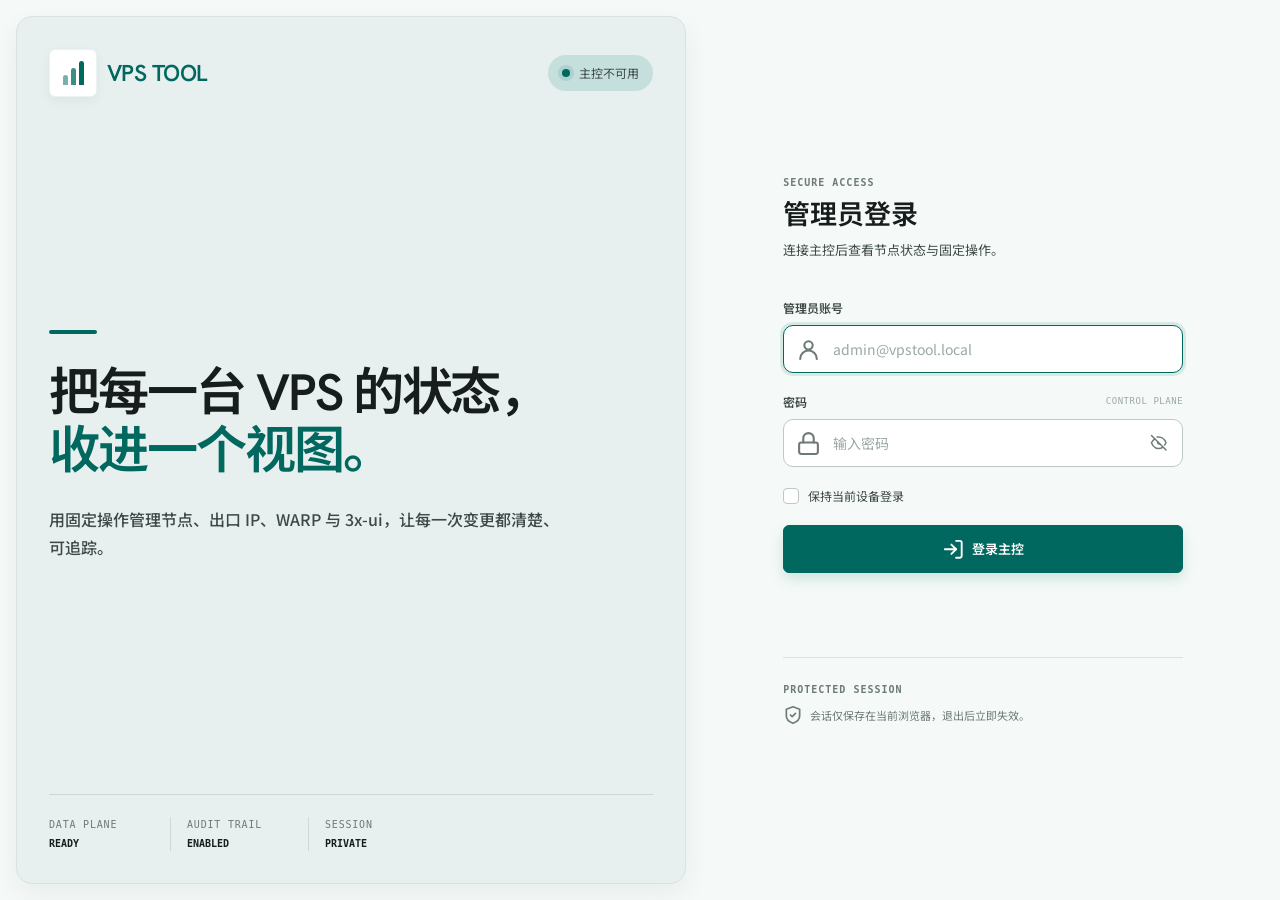
==== web/index.html @ 5ef517db "feat: generate one-command agent enrollment" ====
<!doctype html>
<html lang="zh-CN">
  <head>
    <meta charset="utf-8">
    <meta name="viewport" content="width=device-width, initial-scale=1">
    <meta name="theme-color" content="#f5faf8">
    <meta name="description" content="vps-tool 节点集中管理工作台">
    <title>vps-tool · 节点工作台</title>
    <link rel="preconnect" href="https://fonts.googleapis.com">
    <link rel="preconnect" href="https://fonts.gstatic.com" crossorigin>
    <link href="https://fonts.googleapis.com/css2?family=Hanken+Grotesk:wght@400;500;600;700&family=Noto+Sans+SC:wght@400;500;600;700&display=swap" rel="stylesheet">
    <link rel="stylesheet" href="styles.css?v=stitch-20260824-final">
  </head>
  <body>
    <div id="app" class="app-shell">
      <section id="loginView" class="login-view" aria-labelledby="loginTitle">
        <div class="login-shell">
          <div class="login-story">
            <div class="story-top">
              <div class="story-brand">
                <span class="brand-tile" aria-hidden="true"><span class="brand-bars"><i></i><i></i><i></i></span></span>
                <span class="brand-name">VPS TOOL</span>
              </div>
              <span class="connection-pill"><span class="status-dot status-dot-online" aria-hidden="true"></span><span id="loginHealthText">正在检查主控</span></span>
            </div>
            <div class="story-content">
              <span class="story-rule" aria-hidden="true"></span>
              <h1 id="loginTitle">把每一台 VPS 的状态，<br><em>收进一个视图。</em></h1>
              <p>用固定操作管理节点、出口 IP、WARP 与 3x-ui，让每一次变更都清楚、可追踪。</p>
            </div>
            <div class="story-footer">
              <div class="story-stat"><span>DATA PLANE</span><strong>READY</strong></div>
              <div class="story-stat"><span>AUDIT TRAIL</span><strong>ENABLED</strong></div>
              <div class="story-stat"><span>SESSION</span><strong>PRIVATE</strong></div>
            </div>
          </div>

          <div class="login-panel">
            <div class="login-form-inner">
              <div class="login-panel-heading">
                <span class="section-kicker">SECURE ACCESS</span>
                <h2>管理员登录</h2>
                <p>连接主控后查看节点状态与固定操作。</p>
              </div>
              <form id="loginForm" class="login-form" novalidate>
                <div class="form-field">
                  <label for="username">管理员账号</label>
                  <div class="input-wrap">
                    <span class="material-symbols-outlined input-icon" aria-hidden="true">account_circle</span>
                    <input id="username" name="username" type="text" autocomplete="username" required autofocus placeholder="admin@vpstool.local">
                  </div>
                </div>
                <div class="form-field">
                  <div class="field-label-row">
                    <label for="password">密码</label>
                    <span class="field-hint">CONTROL PLANE</span>
                  </div>
                  <div class="input-wrap">
                    <span class="material-symbols-outlined input-icon" aria-hidden="true">lock</span>
                    <input id="password" name="password" type="password" autocomplete="current-password" required placeholder="输入密码">
                    <button id="passwordToggle" class="input-action" type="button" title="显示或隐藏密码" aria-label="显示或隐藏密码"><span class="material-symbols-outlined" aria-hidden="true">visibility_off</span></button>
                  </div>
                </div>
                <label class="remember-control" for="rememberSession">
                  <input id="rememberSession" type="checkbox">
                  <span class="custom-checkbox" aria-hidden="true"></span>
                  <span>保持当前设备登录</span>
                </label>
                <button id="loginButton" class="button button-primary button-wide" type="submit">
                  <span class="button-icon material-symbols-outlined" aria-hidden="true">login</span>
                  登录主控
                </button>
                <p id="loginMessage" class="form-message" role="alert" aria-live="polite"></p>
              </form>
              <div class="login-security">
                <span class="section-kicker">PROTECTED SESSION</span>
                <span><span class="material-symbols-outlined" aria-hidden="true">verified_user</span> 会话仅保存在当前浏览器，退出后立即失效。</span>
              </div>
            </div>
          </div>
        </div>
      </section>

      <section id="dashboardView" class="dashboard-view" hidden aria-label="节点管理工作台">
        <header class="topbar">
          <div class="topbar-brand">
            <div class="story-brand">
              <span class="brand-tile" aria-hidden="true"><span class="brand-bars"><i></i><i></i><i></i></span></span>
              <span class="brand-name">VPS TOOL</span>
            </div>
          </div>
          <div class="topbar-kpis" aria-label="主控摘要">
            <div class="top-kpi"><span>TOTAL AGENTS</span><strong id="topAgentCount">—</strong></div>
            <div class="top-kpi"><span>ACTIVE TASKS</span><strong id="topTaskCount">—</strong></div>
            <div class="top-kpi"><span>LAST SYNC</span><strong id="topLastSync">—</strong></div>
          </div>
          <div class="topbar-actions">
            <label class="global-search" for="globalSearch">
              <span class="material-symbols-outlined" aria-hidden="true">search</span>
              <input id="globalSearch" type="search" placeholder="搜索节点…" autocomplete="off">
            </label>
            <button id="refreshButton" class="topbar-icon-button" type="button" title="刷新节点和操作记录" aria-label="刷新节点和操作记录">
              <span class="material-symbols-outlined" aria-hidden="true">sync</span>
            </button>
            <div class="operator-chip">
              <span class="operator-avatar material-symbols-outlined" aria-hidden="true">person</span>
              <span><strong id="operatorName">管理员</strong><small>主控管理员</small></span>
            </div>
            <button id="logoutButton" class="text-button" type="button">退出登录</button>
          </div>
        </header>

        <div class="dashboard-layout">
          <aside class="side-rail" aria-label="工作台导航">
            <nav class="side-nav">
              <button id="nodesNavButton" class="nav-button is-active" type="button" data-view="nodes" aria-current="page">
                <span class="nav-icon material-symbols-outlined" aria-hidden="true">dns</span>
                <span><strong>节点</strong><small>Nodes</small></span>
                <span id="navNodeCount" class="nav-count">—</span>
              </button>
              <button id="tasksNavButton" class="nav-button" type="button" data-view="tasks">
                <span class="nav-icon material-symbols-outlined" aria-hidden="true">assignment</span>
                <span><strong>任务</strong><small>Tasks</small></span>
                <span id="navActivityCount" class="nav-count">—</span>
              </button>
              <button id="auditNavButton" class="nav-button" type="button" data-view="audit">
                <span class="nav-icon material-symbols-outlined" aria-hidden="true">policy</span>
                <span><strong>审计</strong><small>Audit</small></span>
                <span id="navAuditCount" class="nav-count">—</span>
              </button>
              <div class="rail-section-label">基础设施</div>
              <div class="rail-static-item"><span class="nav-icon material-symbols-outlined" aria-hidden="true">hub</span><span><strong>网络</strong><small>Network</small></span></div>
              <div class="rail-static-item"><span class="nav-icon material-symbols-outlined" aria-hidden="true">database</span><span><strong>存储</strong><small>Storage</small></span></div>
            </nav>
            <div class="rail-footer">
              <span id="railOnlineCount" class="sr-only">—</span>
              <div class="rail-health">
                <span id="healthDot" class="status-dot status-dot-unknown" aria-hidden="true"></span>
                <span id="healthLabel">主控状态未知</span>
              </div>
              <span id="healthDetail" class="rail-health-detail">等待检测</span>
              <span id="lastUpdated" class="last-updated">数据更新时间：—</span>
            </div>
          </aside>

          <main class="dashboard-main">
            <section id="nodesView" class="workspace-view" aria-labelledby="pageTitle">
            <section class="main-heading" aria-labelledby="pageTitle">
              <div>
                <span class="section-kicker">FLEET / STATUS BOARD</span>
                <h1 id="pageTitle">节点工作台</h1>
                <p id="viewStatusLine" class="page-subtitle">正在读取节点数据……</p>
              </div>
              <button id="addNodeButton" class="button button-primary" type="button">
                <span class="button-icon material-symbols-outlined" aria-hidden="true">add</span>
                添加节点
              </button>
            </section>

            <section class="signal-strip" aria-label="节点摘要">
              <div class="signal-cell signal-cell-main">
                <span class="signal-label"><span class="material-symbols-outlined" aria-hidden="true">dns</span>在线节点</span>
                <div class="signal-number"><strong id="onlineCount" class="signal-value">—</strong><span>/ 全部</span></div>
                <span id="onlineSummary" class="signal-note">等待数据</span>
                <span class="signal-progress"><i></i></span>
              </div>
              <div class="signal-cell signal-cell-blue">
                <span class="signal-label"><span class="material-symbols-outlined" aria-hidden="true">shield</span>WARP 开启</span>
                <div class="signal-number"><strong id="warpOnCount" class="signal-value">—</strong><span>Active</span></div>
                <span class="signal-note">出口通道状态</span>
                <span class="signal-progress"><i></i></span>
              </div>
              <div class="signal-cell signal-cell-tertiary">
                <span class="signal-label"><span class="material-symbols-outlined" aria-hidden="true">router</span>3x-ui 运行</span>
                <div class="signal-number"><strong id="xuiRunningCount" class="signal-value">—</strong><span>Routing</span></div>
                <span class="signal-note">服务单元状态</span>
                <span class="signal-progress"><i></i></span>
              </div>
              <div class="signal-cell signal-cell-alert">
                <span class="signal-label"><span class="material-symbols-outlined" aria-hidden="true">warning</span>状态未知</span>
                <div class="signal-number"><strong id="unknownCount" class="signal-value">—</strong></div>
                <span class="signal-note">需要检查心跳</span>
              </div>
            </section>

            <section id="nodesSection" class="nodes-section" aria-labelledby="nodesTitle">
              <div class="inventory-card">
                <div class="inventory-toolbar">
                  <div class="inventory-tools">
                    <label class="search-control" for="nodeSearch">
                      <span class="material-symbols-outlined control-symbol" aria-hidden="true">search</span>
                      <span class="sr-only">搜索节点</span>
                      <input id="nodeSearch" type="search" placeholder="搜索名称或 IP…" autocomplete="off">
                    </label>
                    <label class="select-control" for="statusFilter">
                      <span>状态</span>
                      <select id="statusFilter">
                        <option value="all">全部</option>
                        <option value="online">在线</option>
                        <option value="offline">离线</option>
                        <option value="unknown">未知</option>
                      </select>
                    </label>
                    <label class="select-control" for="warpFilter">
                      <span>WARP</span>
                      <select id="warpFilter">
                        <option value="all">全部</option>
                        <option value="on">开启</option>
                        <option value="off">关闭</option>
                        <option value="degraded">降级</option>
                        <option value="unknown">未知</option>
                      </select>
                    </label>
                    <label class="select-control" for="xuiFilter">
                      <span>3x-ui</span>
                      <select id="xuiFilter">
                        <option value="all">全部</option>
                        <option value="running">运行中</option>
                        <option value="stopped">已停止</option>
                        <option value="failed">失败</option>
                        <option value="not_found">未找到</option>
                        <option value="unknown">未知</option>
                      </select>
                    </label>
                  </div>
                  <div id="selectionTools" class="selection-tools" hidden>
                    <span id="selectionCount" class="selection-count">已选 0 个</span>
                    <button id="batchButton" class="button button-danger button-small" type="button" disabled><span class="button-icon material-symbols-outlined" aria-hidden="true">playlist_add_check</span>批量操作</button>
                  </div>
                </div>
                <div class="inventory-heading">
                  <div>
                    <span class="section-kicker">INVENTORY</span>
                    <h2 id="nodesTitle">节点清单</h2>
                  </div>
                  <span class="table-caption">实时 Agent 状态</span>
                </div>
                <div id="nodeState" class="state-message" role="status" aria-live="polite"><span class="state-spinner" aria-hidden="true"></span>正在读取节点数据……</div>
                <div id="nodeTableWrap" class="table-wrap" hidden>
                  <table class="node-table">
                    <caption class="sr-only">节点状态列表</caption>
                    <thead>
                      <tr>
                        <th class="select-column"><label class="checkbox-label" title="选择全部在线节点"><input id="selectAllNodes" type="checkbox" aria-label="选择全部在线节点"><span class="custom-checkbox" aria-hidden="true"></span></label></th>
                        <th>节点</th>
                        <th>公共 IP</th>
                        <th class="service-heading">服务</th>
                        <th>资源</th>
                        <th>Uptime</th>
                        <th>最后心跳</th>
                        <th class="action-column"><span class="sr-only">操作</span></th>
                      </tr>
                    </thead>
                    <tbody id="nodesBody"></tbody>
                  </table>
                  <div class="table-footer"><span>当前显示 <strong id="resultCount">—</strong> 个节点</span><span class="table-footer-note">固定操作可从节点详情进入</span></div>
                </div>
              </div>
            </section>
            </section>

            <section id="nodeDetailView" class="workspace-view node-detail-view" hidden aria-labelledby="detailTitle">
              <div class="detail-view-heading">
                <button id="closeDrawerButton" class="icon-button detail-back-button" type="button" title="返回节点清单" aria-label="返回节点清单"><span class="material-symbols-outlined" aria-hidden="true">arrow_back</span></button>
                <div>
                  <span class="section-kicker">NODE / LIVE DETAIL</span>
                  <h1 id="detailTitle">节点详情</h1>
                </div>
              </div>
              <div id="detailContent" class="detail-view-content"></div>
            </section>

            <section id="auditView" class="workspace-view activity-section" hidden aria-labelledby="auditTitle">
              <div class="view-toolbar">
                <div class="activity-tabs" role="tablist" aria-label="操作与任务视图">
                  <button class="tab-button is-active" type="button" role="tab" aria-selected="true" data-view="audit"><span class="material-symbols-outlined" aria-hidden="true">policy</span>操作记录 <span id="actionCount" class="tab-count">—</span></button>
                  <button class="tab-button" type="button" role="tab" aria-selected="false" data-view="tasks"><span class="material-symbols-outlined" aria-hidden="true">schedule</span>定时任务 <span id="taskCount" class="tab-count">—</span></button>
                </div>
                <div class="view-toolbar-actions">
                  <label class="global-search activity-search" for="auditSearch"><span class="material-symbols-outlined" aria-hidden="true">filter_list</span><input id="auditSearch" type="search" placeholder="筛选操作记录…" autocomplete="off"></label>
                  <button id="exportAuditButton" class="button button-primary" type="button"><span class="button-icon material-symbols-outlined" aria-hidden="true">download</span>导出日志</button>
                </div>
              </div>
              <div class="activity-heading activity-page-heading">
                <div><span class="section-kicker">TRACE / AUDIT</span><h1 id="auditTitle">操作记录</h1><p class="page-subtitle">固定操作的请求、回执与失败信息。</p></div>
              </div>
              <div id="auditSummary" class="audit-summary" aria-label="操作摘要"></div>
              <div id="activityContent" class="activity-content activity-content-page" role="tabpanel"></div>
            </section>

            <section id="tasksView" class="workspace-view activity-section" hidden aria-labelledby="tasksTitle">
              <div class="view-toolbar">
                <div class="activity-tabs" role="tablist" aria-label="操作与任务视图">
                  <button class="tab-button" type="button" role="tab" aria-selected="false" data-view="audit"><span class="material-symbols-outlined" aria-hidden="true">policy</span>操作记录</button>
                  <button class="tab-button is-active" type="button" role="tab" aria-selected="true" data-view="tasks"><span class="material-symbols-outlined" aria-hidden="true">schedule</span>定时任务</button>
                </div>
                <button id="newTaskButton" class="button button-primary" type="button"><span class="button-icon material-symbols-outlined" aria-hidden="true">add</span>新建任务</button>
              </div>
              <div class="activity-heading activity-page-heading"><div><span class="section-kicker">SCHEDULE / CONTROL</span><h1 id="tasksTitle">定时任务</h1><p class="page-subtitle">按时区调度固定状态变更，所有执行仍进入审计记录。</p></div></div>
              <div id="tasksContent" class="activity-content activity-content-page" role="tabpanel"></div>
            </section>
          </main>
        </div>
      </section>

      <dialog id="confirmDialog" class="confirm-dialog" aria-labelledby="confirmTitle">
        <form id="confirmForm" method="dialog">
          <div class="dialog-mark"><span class="material-symbols-outlined" aria-hidden="true">warning</span></div>
          <span class="section-kicker">CONFIRM ACTION</span>
          <h2 id="confirmTitle">确认操作</h2>
          <p id="confirmMessage" class="dialog-message"></p>
          <div id="confirmDetails" class="dialog-details"></div>
          <div class="dialog-actions"><button class="button button-quiet" type="submit" value="cancel">取消</button><button id="confirmProceed" class="button button-danger" type="submit" value="confirm">确认执行</button></div>
        </form>
      </dialog>

      <dialog id="nodeDialog" class="form-dialog" aria-labelledby="nodeDialogTitle">
        <form id="nodeForm">
          <div class="form-dialog-header"><div><span class="section-kicker">FLEET / ENROLLMENT</span><h2 id="nodeDialogTitle">添加节点</h2></div><button class="icon-button" type="button" data-close-dialog="nodeDialog" aria-label="关闭"><span class="material-symbols-outlined" aria-hidden="true">close</span></button></div>
          <p class="dialog-message">创建后会生成一个短时有效、仅显示一次的注册 Token。</p>
          <div class="dialog-form-grid">
            <label class="form-field"><span>节点名称</span><input id="nodeName" name="name" required maxlength="100" placeholder="例如 Tokyo Edge 01"></label>
            <label class="form-field"><span>地区</span><input id="nodeRegion" name="region" maxlength="100" placeholder="例如 Tokyo / JP"></label>
            <label class="form-field"><span>标签</span><input id="nodeTags" name="tags" placeholder="用英文逗号分隔"></label>
            <label class="form-field"><span>WARP 适配器</span><select id="nodeWarpAdapter" name="warp_adapter"><option value="generic">generic</option><option value="warp-cli">warp-cli</option><option value="wgcf">wgcf</option></select></label>
            <label class="form-field"><span>3x-ui 服务名</span><input id="nodeXuiService" name="xui_service" value="x-ui" required maxlength="128"></label>
            <label class="form-field form-field-wide"><span>备注</span><textarea id="nodeNotes" name="notes" rows="3" maxlength="2000"></textarea></label>
          </div>
          <p id="nodeFormMessage" class="form-message" role="alert"></p>
          <div class="dialog-actions"><button class="button button-quiet" type="button" data-close-dialog="nodeDialog">取消</button><button id="createNodeSubmit" class="button button-primary" type="submit">创建并生成 Token</button></div>
        </form>
      </dialog>

      <dialog id="tokenDialog" class="form-dialog token-dialog" aria-labelledby="tokenDialogTitle">
        <div class="form-dialog-header"><div><span class="section-kicker">ONE-TIME TOKEN</span><h2 id="tokenDialogTitle">节点已创建</h2></div><button class="icon-button" type="button" data-close-dialog="tokenDialog" aria-label="关闭"><span class="material-symbols-outlined" aria-hidden="true">close</span></button></div>
        <p class="dialog-message">注册 Token 仅显示这一次，请立即用于 Agent 注册。</p>
        <div class="token-readout"><code id="registrationToken"></code><button id="copyTokenButton" class="icon-button" type="button" aria-label="复制注册 Token" title="复制注册 Token"><span class="material-symbols-outlined" aria-hidden="true">content_copy</span></button></div>
        <p id="tokenExpiry" class="table-meta"></p>
        <p class="dialog-message">复制下面的安装命令，在目标 VPS 的 root shell 中执行。命令包含一次性 Token，执行后立即失效。</p>
        <div class="token-readout install-command-readout"><code id="agentInstallCommand"></code><button id="copyInstallCommandButton" class="icon-button" type="button" aria-label="复制 Agent 安装命令" title="复制 Agent 安装命令"><span class="material-symbols-outlined" aria-hidden="true">content_copy</span></button></div>
        <div class="dialog-actions"><button class="button button-primary" type="button" data-close-dialog="tokenDialog">完成</button></div>
      </dialog>

      <dialog id="taskDialog" class="form-dialog" aria-labelledby="taskDialogTitle">
        <form id="taskForm">
          <div class="form-dialog-header"><div><span class="section-kicker">SCHEDULE / ACTION</span><h2 id="taskDialogTitle">新建定时任务</h2></div><button class="icon-button" type="button" data-close-dialog="taskDialog" aria-label="关闭"><span class="material-symbols-outlined" aria-hidden="true">close</span></button></div>
          <p class="dialog-message">任务只能调用固定状态变更 Action，不接受命令或脚本。</p>
          <div class="dialog-form-grid">
            <label class="form-field"><span>任务名称</span><input id="taskName" required maxlength="100" placeholder="例如 每日切换出口 IP"></label>
            <label class="form-field"><span>固定 Action</span><select id="taskAction"><option value="change_ip">切换出口 IP</option><option value="warp_on">开启 WARP</option><option value="warp_off">关闭 WARP</option><option value="restart_xui">重启 3x-ui</option></select></label>
            <label class="form-field form-field-wide"><span>目标节点（可多选）</span><select id="taskNodes" multiple required size="4"></select></label>
            <label class="form-field"><span>调度类型</span><select id="taskScheduleType"><option value="daily">每日</option><option value="weekly">每周</option><option value="cron">Cron</option></select></label>
            <label class="form-field"><span>调度值</span><input id="taskScheduleValue" required maxlength="100" value="03:00"><small>每日使用 HH:MM；每周使用“星期 0-6 + HH:MM”。</small></label>
            <label class="form-field"><span>时区</span><input id="taskTimezone" required maxlength="64" value="Asia/Shanghai"></label>
            <label class="form-field"><span>最大重试</span><select id="taskRetries"><option value="0">0</option><option value="1">1</option><option value="2" selected>2</option><option value="3">3</option></select></label>
            <label class="remember-control form-field-wide" for="taskEnabled"><input id="taskEnabled" type="checkbox" checked><span class="custom-checkbox" aria-hidden="true"></span><span>创建后立即启用</span></label>
          </div>
          <p id="taskFormMessage" class="form-message" role="alert"></p>
          <div class="dialog-actions"><button class="button button-quiet" type="button" data-close-dialog="taskDialog">取消</button><button id="createTaskSubmit" class="button button-primary" type="submit">创建任务</button></div>
        </form>
      </dialog>

      <section id="toastRegion" class="toast-region" aria-live="polite" aria-atomic="true"></section>
    </div>
    <script>
      window.VPS_TOOL_CONFIG = window.VPS_TOOL_CONFIG || {};
    </script>
    <script src="app.js?v=stitch-20260824-workspace" defer></script>
  </body>
</html>
---- web/styles.css ----
:root {
  color-scheme: light;
  --background: #f5faf8;
  --surface: #f8faf9;
  --surface-low: #f0f5f2;
  --surface-container: #eaefed;
  --surface-high: #e4e9e7;
  --surface-highest: #dee4e1;
  --surface-white: #ffffff;
  --ink: #171d1c;
  --ink-soft: #3d4947;
  --muted: #6d7a77;
  --muted-light: #9aa9a5;
  --line: #d8e2df;
  --line-strong: #bcc9c6;
  --primary: #00685f;
  --primary-container: #008378;
  --primary-wash: #d8eeea;
  --secondary: #316bf3;
  --secondary-wash: #dbe5ff;
  --tertiary: #a94f2c;
  --tertiary-wash: #f7e3da;
  --error: #ba1a1a;
  --error-wash: #ffdad6;
  --warning: #986416;
  --warning-wash: #fff0c8;
  --font-display: "Hanken Grotesk", "Noto Sans SC", "Microsoft YaHei", sans-serif;
  --font-body: "Noto Sans SC", "Noto Sans", "Microsoft YaHei", sans-serif;
  --font-data: "JetBrains Mono", "IBM Plex Mono", "SFMono-Regular", Consolas, monospace;
  --rail-width: 244px;
  --radius-sm: 6px;
  --radius-md: 10px;
  --radius-lg: 14px;
  --shadow-soft: 0 4px 12px rgba(23, 29, 28, 0.05);
  --shadow-panel: 0 10px 26px rgba(23, 29, 28, 0.06);
  --shadow-drawer: -20px 0 42px rgba(23, 29, 28, 0.14);
}

* {
  box-sizing: border-box;
}

html {
  min-width: 320px;
  overflow-x: hidden;
  scroll-behavior: smooth;
  background: var(--background);
}

body {
  min-width: 320px;
  min-height: 100vh;
  margin: 0;
  overflow-x: hidden;
  color: var(--ink);
  background: var(--background);
  font-family: var(--font-body);
  font-size: 14px;
  line-height: 1.5;
  -webkit-font-smoothing: antialiased;
}

button,
input,
select {
  font: inherit;
}

button,
select {
  cursor: pointer;
}

button:disabled,
input:disabled,
select:disabled {
  cursor: not-allowed;
}

button:focus-visible,
input:focus-visible,
select:focus-visible {
  outline: 3px solid rgba(0, 104, 95, 0.18);
  outline-offset: 2px;
}

[hidden] {
  display: none !important;
}

h1,
h2,
h3,
p {
  margin: 0;
}

h1,
h2,
h3,
strong {
  font-weight: 600;
}

.material-symbols-outlined {
  display: none;
}

.ui-icon {
  display: inline-block;
  width: 1.25em;
  height: 1.25em;
  flex: 0 0 auto;
  vertical-align: -0.2em;
}

.sr-only {
  position: absolute;
  width: 1px;
  height: 1px;
  padding: 0;
  margin: -1px;
  overflow: hidden;
  clip: rect(0, 0, 0, 0);
  white-space: nowrap;
  border: 0;
}

.app-shell {
  min-height: 100vh;
}

.section-kicker,
.rail-section-label,
.signal-label,
.field-hint,
.table-caption,
.table-meta,
.result-count,
.selection-count,
.last-updated,
.node-meta,
.resource-line,
.metric-label {
  font-family: var(--font-data);
  font-size: 10px;
  letter-spacing: 0.06em;
}

.section-kicker {
  display: block;
  color: var(--muted);
  font-weight: 700;
  letter-spacing: 0.1em;
  text-transform: uppercase;
}

.status-dot {
  display: inline-block;
  width: 8px;
  height: 8px;
  flex: 0 0 auto;
  border-radius: 50%;
  background: var(--muted-light);
}

.status-dot-online {
  background: var(--primary);
  box-shadow: 0 0 0 4px rgba(0, 104, 95, 0.12);
}

.status-dot-danger {
  background: var(--error);
  box-shadow: 0 0 0 4px rgba(186, 26, 26, 0.1);
}

.status-dot-unknown {
  background: var(--warning);
  box-shadow: 0 0 0 4px rgba(152, 100, 22, 0.1);
}

.story-brand {
  display: inline-flex;
  align-items: center;
  gap: 10px;
  color: var(--primary);
  white-space: nowrap;
}

.brand-tile {
  display: inline-grid;
  width: 48px;
  height: 48px;
  place-items: center;
  background: var(--surface-white);
  border: 1px solid rgba(0, 104, 95, 0.08);
  border-radius: var(--radius-sm);
  box-shadow: var(--shadow-soft);
}

.brand-bars {
  display: inline-flex;
  height: 24px;
  align-items: flex-end;
  gap: 3px;
}

.brand-bars i {
  display: block;
  width: 5px;
  border-radius: 4px 4px 1px 1px;
  background: var(--primary);
}

.brand-bars i:nth-child(1) {
  height: 10px;
  opacity: 0.52;
}

.brand-bars i:nth-child(2) {
  height: 17px;
  opacity: 0.76;
}

.brand-bars i:nth-child(3) {
  height: 24px;
}

.brand-name {
  color: var(--primary);
  font-family: var(--font-display);
  font-size: 23px;
  font-weight: 600;
  letter-spacing: -0.025em;
}

.button,
.icon-button,
.topbar-icon-button,
.text-button,
.nav-button,
.tab-button,
.row-detail-button,
.input-action {
  appearance: none;
  border: 0;
}

.button {
  display: inline-flex;
  min-height: 40px;
  align-items: center;
  justify-content: center;
  gap: 8px;
  padding: 0 16px;
  border: 1px solid transparent;
  border-radius: var(--radius-sm);
  font-family: var(--font-body);
  font-size: 13px;
  font-weight: 600;
  white-space: nowrap;
  transition: background-color 140ms ease, border-color 140ms ease, color 140ms ease, transform 140ms ease;
}

.button:hover:not(:disabled) {
  transform: translateY(-1px);
}

.button:active:not(:disabled) {
  transform: translateY(0);
}

.button-primary {
  color: #fff;
  background: var(--primary);
  border-color: var(--primary);
  box-shadow: 0 6px 14px rgba(0, 104, 95, 0.16);
}

.button-primary:hover:not(:disabled) {
  background: var(--primary-container);
  border-color: var(--primary-container);
}

.button-quiet {
  color: var(--ink-soft);
  background: var(--surface-white);
  border-color: var(--line);
}

.button-quiet:hover:not(:disabled) {
  color: var(--primary);
  background: var(--surface-low);
  border-color: var(--line-strong);
}

.button-danger {
  color: var(--error);
  background: var(--error-wash);
  border-color: #f0b9b1;
}

.button-danger:hover:not(:disabled) {
  color: #fff;
  background: var(--error);
  border-color: var(--error);
}

.button:disabled {
  color: var(--muted-light);
  background: var(--surface-high);
  border-color: var(--line);
  box-shadow: none;
  transform: none;
}

.button-wide {
  width: 100%;
  min-height: 48px;
}

.button-small {
  min-height: 34px;
  padding: 0 12px;
  font-size: 12px;
}

.button-icon {
  font-size: 18px;
}

.icon-button,
.topbar-icon-button {
  display: inline-grid;
  width: 36px;
  height: 36px;
  place-items: center;
  color: var(--ink-soft);
  background: var(--surface-white);
  border: 1px solid var(--line);
  border-radius: var(--radius-sm);
  transition: color 140ms ease, background-color 140ms ease, border-color 140ms ease, transform 140ms ease;
}

.icon-button {
  border-radius: 50%;
}

.icon-button:hover,
.topbar-icon-button:hover {
  color: var(--primary);
  background: var(--primary-wash);
  border-color: var(--primary);
  transform: translateY(-1px);
}

.text-button {
  min-height: 32px;
  padding: 0 4px;
  color: var(--muted);
  background: transparent;
  font-size: 12px;
  white-space: nowrap;
}

.text-button:hover {
  color: var(--error);
}

/* Login */

.login-view {
  display: flex;
  min-height: 100vh;
  align-items: center;
  justify-content: center;
  padding: 16px;
  background: var(--background);
}

.login-shell {
  display: grid;
  width: min(1440px, 100%);
  min-height: calc(100vh - 32px);
  grid-template-columns: minmax(0, 1.1fr) minmax(390px, 0.9fr);
  background: var(--background);
}

.login-story {
  display: flex;
  min-height: 620px;
  flex-direction: column;
  justify-content: space-between;
  margin: 0 16px 0 0;
  padding: 32px;
  overflow: hidden;
  background: #e7f0ee;
  border: 1px solid var(--line);
  border-radius: 16px;
  box-shadow: var(--shadow-panel);
}

.story-top,
.story-footer,
.login-panel-heading,
.field-label-row,
.rail-health,
.main-heading,
.inventory-heading,
.activity-heading,
.drawer-header,
.detail-lead,
.detail-section-heading,
.dialog-actions {
  display: flex;
  align-items: center;
  justify-content: space-between;
  gap: 16px;
}

.connection-pill {
  display: inline-flex;
  min-height: 36px;
  align-items: center;
  gap: 9px;
  padding: 0 14px;
  color: var(--ink-soft);
  background: rgba(0, 131, 120, 0.15);
  border-radius: 999px;
  font-size: 12px;
  white-space: nowrap;
}

.story-content {
  max-width: 620px;
  padding: 54px 0;
}

.story-rule {
  display: block;
  width: 48px;
  height: 4px;
  margin-bottom: 30px;
  background: var(--primary);
  border-radius: 999px;
}

.story-content h1 {
  color: var(--ink);
  font-family: var(--font-display);
  font-size: clamp(34px, 4vw, 52px);
  line-height: 1.12;
  letter-spacing: -0.04em;
}

.story-content h1 em {
  color: var(--primary);
  font-style: normal;
}

.story-content p {
  max-width: 510px;
  margin-top: 26px;
  color: var(--ink-soft);
  font-size: 16px;
  font-weight: 500;
  line-height: 1.75;
}

.story-footer {
  align-items: stretch;
  justify-content: flex-start;
  padding-top: 22px;
  border-top: 1px solid rgba(109, 122, 119, 0.22);
}

.story-stat {
  display: grid;
  gap: 4px;
  min-width: 122px;
  padding-right: 22px;
  border-right: 1px solid rgba(109, 122, 119, 0.2);
}

.story-stat:last-child {
  border-right: 0;
}

.story-stat span,
.story-stat strong {
  font-family: var(--font-data);
  font-size: 10px;
}

.story-stat span {
  color: var(--muted);
  letter-spacing: 0.08em;
}

.story-stat strong {
  color: var(--ink);
  font-weight: 600;
}

.login-panel {
  display: flex;
  align-items: center;
  justify-content: center;
  padding: 50px 64px;
}

.login-form-inner {
  width: min(400px, 100%);
}

.login-panel-heading {
  display: block;
  margin-bottom: 40px;
}

.login-panel-heading h2 {
  margin-top: 8px;
  color: var(--ink);
  font-family: var(--font-display);
  font-size: 27px;
  line-height: 1.25;
}

.login-panel-heading p {
  margin-top: 8px;
  color: var(--ink-soft);
  font-size: 13px;
}

.login-form {
  display: grid;
  gap: 20px;
}

.form-field {
  display: grid;
  gap: 8px;
}

.form-field label {
  color: var(--ink-soft);
  font-size: 12px;
  font-weight: 600;
}

.field-label-row {
  gap: 12px;
}

.field-hint {
  color: var(--muted-light);
  font-size: 9px;
  text-transform: uppercase;
}

.input-wrap {
  position: relative;
  display: flex;
  min-height: 48px;
  align-items: center;
  color: var(--muted);
  background: var(--surface-white);
  border: 1px solid var(--line-strong);
  border-radius: var(--radius-md);
  transition: border-color 140ms ease, box-shadow 140ms ease;
}

.input-wrap:focus-within {
  border-color: var(--primary);
  box-shadow: 0 0 0 3px rgba(0, 104, 95, 0.12);
}

.input-icon {
  margin-left: 12px;
  color: var(--muted);
  font-size: 20px;
}

.input-wrap input {
  min-width: 0;
  min-height: 46px;
  flex: 1;
  padding: 0 12px;
  color: var(--ink);
  background: transparent;
  border: 0;
  outline: 0;
  font-size: 14px;
}

.input-wrap input::placeholder,
.search-control input::placeholder,
.global-search input::placeholder {
  color: var(--muted-light);
}

.input-action {
  display: inline-grid;
  width: 40px;
  height: 40px;
  margin-right: 3px;
  place-items: center;
  color: var(--muted);
  background: transparent;
  border-radius: 50%;
}

.input-action:hover {
  color: var(--primary);
  background: var(--primary-wash);
}

.remember-control {
  display: inline-flex;
  align-items: center;
  gap: 9px;
  width: fit-content;
  color: var(--ink-soft);
  cursor: pointer;
  font-size: 12px;
  user-select: none;
}

.remember-control input {
  position: absolute;
  width: 1px;
  height: 1px;
  opacity: 0;
}

.custom-checkbox {
  position: relative;
  display: inline-block;
  width: 16px;
  height: 16px;
  flex: 0 0 auto;
  background: var(--surface-white);
  border: 1px solid var(--line-strong);
  border-radius: 4px;
}

.remember-control input:checked + .custom-checkbox,
.checkbox-label input:checked + .custom-checkbox,
.checkbox-label input:indeterminate + .custom-checkbox {
  background: var(--primary);
  border-color: var(--primary);
}

.remember-control input:checked + .custom-checkbox::after,
.checkbox-label input:checked + .custom-checkbox::after {
  position: absolute;
  top: 1px;
  left: 4px;
  width: 5px;
  height: 9px;
  content: "";
  border: solid #fff;
  border-width: 0 2px 2px 0;
  transform: rotate(45deg);
}

.checkbox-label input:indeterminate + .custom-checkbox::after {
  position: absolute;
  top: 6px;
  left: 3px;
  width: 8px;
  height: 2px;
  content: "";
  background: #fff;
}

.form-message {
  min-height: 20px;
  color: var(--error);
  font-size: 12px;
}

.login-security {
  display: grid;
  gap: 8px;
  margin-top: 44px;
  padding-top: 24px;
  color: var(--muted);
  border-top: 1px solid var(--line);
  font-size: 11px;
}

.login-security > span:last-child {
  display: inline-flex;
  align-items: center;
  gap: 7px;
}

.login-security .ui-icon {
  font-size: 16px;
}

/* Dashboard shell */

.dashboard-view {
  min-height: 100vh;
  background: var(--background);
}

.topbar {
  position: sticky;
  top: 0;
  z-index: 20;
  display: grid;
  min-height: 80px;
  align-items: center;
  grid-template-columns: var(--rail-width) minmax(0, 1fr) auto;
  border-bottom: 1px solid var(--line);
  background: rgba(245, 250, 248, 0.97);
  backdrop-filter: blur(14px);
}

.topbar-brand {
  display: flex;
  height: 80px;
  align-items: center;
  padding: 0 30px;
  border-right: 1px solid var(--line);
}

.topbar-brand .brand-tile {
  width: 40px;
  height: 40px;
}

.topbar-brand .brand-bars {
  height: 20px;
}

.topbar-brand .brand-bars i:nth-child(1) {
  height: 8px;
}

.topbar-brand .brand-bars i:nth-child(2) {
  height: 14px;
}

.topbar-brand .brand-bars i:nth-child(3) {
  height: 20px;
}

.topbar-brand .brand-name {
  font-size: 22px;
}

.topbar-kpis {
  display: flex;
  align-items: stretch;
  min-width: 0;
  padding-left: 30px;
}

.top-kpi {
  display: grid;
  min-width: 145px;
  align-content: center;
  gap: 2px;
  padding: 0 28px 0 0;
  margin-right: 26px;
  border-right: 1px solid var(--line);
}

.top-kpi span {
  color: var(--muted);
  font-family: var(--font-display);
  font-size: 12px;
  letter-spacing: 0.04em;
}

.top-kpi strong {
  color: var(--ink);
  font-family: var(--font-data);
  font-size: 20px;
  line-height: 1.1;
}

.top-kpi:last-child strong {
  color: var(--primary);
}

.topbar-actions {
  display: flex;
  align-items: center;
  gap: 13px;
  padding: 0 30px 0 18px;
}

.global-search,
.search-control {
  display: flex;
  min-height: 38px;
  align-items: center;
  gap: 8px;
  color: var(--muted);
  background: var(--surface-white);
  border: 1px solid var(--line);
  border-radius: var(--radius-sm);
  transition: border-color 140ms ease, box-shadow 140ms ease;
}

.global-search {
  width: min(285px, 24vw);
  padding: 0 11px;
  background: var(--surface-low);
}

.global-search:focus-within,
.search-control:focus-within {
  border-color: var(--primary);
  box-shadow: 0 0 0 3px rgba(0, 104, 95, 0.1);
}

.global-search .ui-icon,
.control-symbol {
  font-size: 19px;
}

.global-search input,
.search-control input {
  min-width: 0;
  flex: 1;
  color: var(--ink);
  background: transparent;
  border: 0;
  outline: 0;
  font-size: 12px;
}

.operator-chip {
  display: flex;
  align-items: center;
  gap: 9px;
  padding-left: 15px;
  border-left: 1px solid var(--line);
}

.operator-avatar {
  display: inline-grid;
  width: 38px;
  height: 38px;
  place-items: center;
  color: #fff;
  background: var(--primary);
  border-radius: 50%;
  font-size: 20px;
}

.operator-chip > span:last-child {
  display: grid;
  gap: 0;
}

.operator-chip strong {
  color: var(--ink);
  font-size: 13px;
  white-space: nowrap;
}

.operator-chip small {
  color: var(--muted);
  font-size: 10px;
  white-space: nowrap;
}

.dashboard-layout {
  display: grid;
  min-height: calc(100vh - 80px);
  grid-template-columns: var(--rail-width) minmax(0, 1fr);
}

.side-rail {
  display: flex;
  min-height: calc(100vh - 80px);
  flex-direction: column;
  padding: 28px 20px 22px;
  background: var(--surface-low);
  border-right: 1px solid var(--line);
}

.side-nav {
  display: grid;
  gap: 5px;
}

.nav-button,
.rail-static-item {
  display: grid;
  min-height: 48px;
  align-items: center;
  grid-template-columns: 30px minmax(0, 1fr) auto;
  gap: 9px;
  padding: 0 12px;
  color: var(--ink-soft);
  background: transparent;
  border-radius: var(--radius-sm);
  text-align: left;
  transition: color 140ms ease, background-color 140ms ease, transform 140ms ease;
}

.nav-button:hover {
  color: var(--primary);
  background: var(--surface-high);
  transform: translateX(2px);
}

.nav-button.is-active {
  color: #fff;
  background: var(--secondary);
  box-shadow: 0 4px 10px rgba(49, 107, 243, 0.18);
}

.nav-button > span:nth-child(2),
.rail-static-item > span:last-child {
  display: grid;
  gap: 0;
}

.nav-button strong,
.rail-static-item strong {
  font-family: var(--font-display);
  font-size: 14px;
  font-weight: 500;
}

.nav-button small,
.rail-static-item small {
  color: currentColor;
  font-family: var(--font-data);
  font-size: 9px;
  opacity: 0.68;
}

.nav-button.is-active small {
  opacity: 0.86;
}

.nav-icon {
  color: currentColor;
  font-size: 20px;
  text-align: center;
}

.nav-count {
  color: currentColor;
  font-family: var(--font-data);
  font-size: 10px;
  text-align: right;
}

.rail-section-label {
  margin: 30px 12px 8px;
  color: var(--muted);
  font-family: var(--font-display);
  font-size: 13px;
  letter-spacing: 0.04em;
  text-transform: uppercase;
}

.rail-static-item {
  color: var(--ink-soft);
  cursor: default;
}

.rail-static-item:hover {
  background: var(--surface-high);
}

.rail-footer {
  display: grid;
  gap: 5px;
  margin-top: auto;
  padding: 18px 12px 0;
  border-top: 1px solid var(--line);
}

.rail-health {
  justify-content: flex-start;
  gap: 9px;
  color: var(--ink-soft);
  font-size: 12px;
  font-weight: 600;
}

.rail-health-detail,
.last-updated {
  color: var(--muted);
}

.last-updated {
  font-size: 9px;
}

.dashboard-main {
  min-width: 0;
  max-width: 1560px;
  padding: 30px clamp(20px, 3.5vw, 48px) 58px;
}

.main-heading {
  align-items: flex-end;
  margin-bottom: 24px;
}

.main-heading h1 {
  margin-top: 7px;
  color: var(--ink);
  font-family: var(--font-display);
  font-size: 30px;
  line-height: 1.1;
  letter-spacing: -0.03em;
}

.page-subtitle {
  margin-top: 7px;
  color: var(--muted);
  font-size: 12px;
}

.signal-strip {
  display: grid;
  grid-template-columns: repeat(4, minmax(0, 1fr));
  gap: 16px;
}

.signal-cell {
  position: relative;
  display: grid;
  min-height: 144px;
  align-content: center;
  gap: 7px;
  padding: 22px 20px;
  overflow: hidden;
  background: var(--surface-container);
  border: 1px solid rgba(188, 201, 198, 0.28);
  border-radius: var(--radius-md);
  box-shadow: var(--shadow-soft);
}

.signal-cell-main {
  background: #e6f0ed;
}

.signal-cell-blue {
  background: #e8eefb;
}

.signal-cell-tertiary {
  background: #f2ede8;
}

.signal-cell-alert {
  background: #fbefed;
}

.signal-label {
  display: inline-flex;
  align-items: center;
  gap: 7px;
  color: var(--muted);
  font-family: var(--font-display);
  font-size: 15px;
  letter-spacing: 0.04em;
}

.signal-label .ui-icon {
  font-size: 17px;
}

.signal-cell-main .signal-label,
.signal-cell-main .signal-value {
  color: var(--primary);
}

.signal-cell-blue .signal-label,
.signal-cell-blue .signal-value {
  color: #1558d6;
}

.signal-cell-tertiary .signal-label,
.signal-cell-tertiary .signal-value {
  color: var(--tertiary);
}

.signal-cell-alert .signal-label,
.signal-cell-alert .signal-value {
  color: var(--error);
}

.signal-number {
  display: flex;
  align-items: baseline;
  gap: 8px;
}

.signal-value {
  color: var(--ink);
  font-family: var(--font-data);
  font-size: 35px;
  line-height: 1;
}

.signal-number > span {
  color: var(--ink-soft);
  font-family: var(--font-data);
  font-size: 12px;
}

.signal-note {
  color: var(--ink-soft);
  font-size: 12px;
}

.signal-progress {
  display: block;
  height: 5px;
  margin-top: 8px;
  overflow: hidden;
  background: rgba(109, 122, 119, 0.11);
  border-radius: 999px;
}

.signal-progress i {
  display: block;
  width: 78%;
  height: 100%;
  background: currentColor;
  border-radius: inherit;
}

.signal-cell-blue .signal-progress i {
  width: 82%;
}

.signal-cell-tertiary .signal-progress i {
  width: 88%;
}

.signal-cell-alert .signal-progress {
  display: none;
}

.nodes-section {
  margin-top: 28px;
}

.inventory-card {
  overflow: hidden;
  background: var(--surface-white);
  border: 1px solid var(--line);
  border-radius: var(--radius-md);
  box-shadow: var(--shadow-panel);
}

.inventory-toolbar {
  display: flex;
  min-height: 74px;
  align-items: center;
  justify-content: space-between;
  gap: 16px;
  padding: 16px 18px;
  background: var(--surface-white);
  border-bottom: 1px solid var(--line);
}

.inventory-tools {
  display: flex;
  min-width: 0;
  flex: 1;
  flex-wrap: wrap;
  align-items: center;
  gap: 8px;
}

.search-control {
  min-width: min(320px, 100%);
  flex: 1 1 250px;
  padding: 0 11px;
}

.search-control input {
  min-height: 36px;
}

.select-control {
  display: flex;
  min-height: 38px;
  align-items: center;
  gap: 8px;
  padding-left: 11px;
  color: var(--muted);
  background: var(--surface-low);
  border: 1px solid transparent;
  border-radius: var(--radius-sm);
  font-family: var(--font-data);
  font-size: 9px;
}

.select-control:hover {
  border-color: var(--line-strong);
}

.select-control select {
  min-height: 36px;
  min-width: 72px;
  padding: 0 22px 0 0;
  color: var(--ink-soft);
  background: transparent;
  border: 0;
  outline: 0;
  font-family: var(--font-body);
  font-size: 12px;
}

.select-control select:focus {
  outline: 0;
}

.selection-tools {
  display: inline-flex;
  align-items: center;
  gap: 10px;
  padding-left: 13px;
  border-left: 1px solid var(--line);
}

.selection-count {
  color: var(--muted);
  white-space: nowrap;
}

.inventory-heading {
  align-items: flex-end;
  padding: 22px 20px 16px;
}

.inventory-heading h2,
.activity-heading h2 {
  margin-top: 6px;
  color: var(--ink);
  font-family: var(--font-display);
  font-size: 20px;
  line-height: 1.2;
}

.table-caption {
  color: var(--muted);
}

.state-message {
  display: flex;
  min-height: 150px;
  align-items: center;
  justify-content: center;
  gap: 10px;
  margin: 0 18px 18px;
  padding: 24px;
  color: var(--muted);
  background: var(--surface-low);
  border: 1px dashed var(--line-strong);
  border-radius: var(--radius-sm);
  text-align: center;
}

.state-message.is-empty {
  color: var(--muted);
}

.state-message.is-error {
  flex-direction: column;
  color: var(--error);
  border-color: #efbdb7;
}

.state-detail {
  color: var(--muted);
  font-size: 12px;
}

.state-action {
  margin-top: 4px;
}

.state-spinner {
  display: inline-block;
  width: 16px;
  height: 16px;
  border: 2px solid var(--primary-wash);
  border-top-color: var(--primary);
  border-radius: 50%;
  animation: spin 800ms linear infinite;
}

@keyframes spin {
  to { transform: rotate(360deg); }
}

.table-wrap {
  overflow: auto;
  border-top: 1px solid var(--line);
}

.node-table {
  width: 100%;
  min-width: 980px;
  border-collapse: collapse;
  text-align: left;
}

.node-table th,
.node-table td {
  padding: 16px 14px;
  border-bottom: 1px solid rgba(216, 226, 223, 0.85);
  vertical-align: middle;
}

.node-table th:first-child,
.node-table td:first-child {
  padding-left: 20px;
}

.node-table th:last-child,
.node-table td:last-child {
  padding-right: 20px;
}

.node-table thead th {
  color: var(--muted);
  background: var(--surface-white);
  font-family: var(--font-display);
  font-size: 11px;
  font-weight: 700;
  letter-spacing: 0.08em;
  text-transform: uppercase;
  white-space: nowrap;
}

.node-table tbody {
  background: var(--surface);
}

.node-table tbody tr {
  min-height: 86px;
  transition: background-color 120ms ease;
}

.node-table tbody tr:hover {
  background: var(--surface-high);
}

.node-table tbody tr:last-child td {
  border-bottom: 0;
}

.select-column {
  width: 42px;
}

.action-column {
  width: 54px;
  text-align: right;
}

.checkbox-label {
  position: relative;
  display: inline-flex;
  width: 18px;
  height: 18px;
  align-items: center;
  justify-content: center;
}

.checkbox-label input {
  position: absolute;
  width: 1px;
  height: 1px;
  opacity: 0;
}

.checkbox-label input:disabled + .custom-checkbox {
  background: var(--surface-high);
  border-color: var(--line);
}

.node-cell {
  display: flex;
  min-width: 190px;
  align-items: center;
  gap: 12px;
}

.node-avatar {
  display: inline-grid;
  width: 40px;
  height: 40px;
  flex: 0 0 auto;
  place-items: center;
  color: var(--primary);
  background: var(--primary-wash);
  border-radius: 50%;
}

.node-avatar.is-offline {
  color: var(--error);
  background: var(--error-wash);
}

.node-avatar .ui-icon {
  font-size: 20px;
}

.node-cell-copy {
  display: grid;
  min-width: 0;
  gap: 3px;
}

.node-name-line {
  display: flex;
  min-width: 0;
  align-items: center;
  gap: 7px;
}

.node-name {
  overflow: hidden;
  color: var(--ink);
  font-family: var(--font-display);
  font-size: 14px;
  font-weight: 600;
  text-overflow: ellipsis;
  white-space: nowrap;
}

.node-meta {
  overflow: hidden;
  color: var(--muted);
  text-overflow: ellipsis;
  white-space: nowrap;
}

.node-tag {
  display: inline-flex;
  min-height: 19px;
  align-items: center;
  padding: 0 6px;
  color: var(--primary);
  background: var(--primary-wash);
  border-radius: 3px;
  font-family: var(--font-data);
  font-size: 9px;
  font-weight: 600;
}

.ip-value,
.uptime-value {
  color: var(--ink);
  font-family: var(--font-data);
  font-size: 11px;
  white-space: nowrap;
}

.ip-value.is-unknown,
.uptime-value.is-unknown {
  color: var(--muted-light);
}

.service-cell {
  min-width: 150px;
}

.service-badges {
  display: flex;
  flex-wrap: wrap;
  gap: 5px;
}

.status-badge {
  display: inline-flex;
  min-height: 24px;
  align-items: center;
  gap: 5px;
  padding: 0 8px;
  color: var(--muted);
  background: var(--surface-high);
  border-radius: 4px;
  font-family: var(--font-display);
  font-size: 10px;
  font-weight: 600;
  white-space: nowrap;
}

.status-badge::before {
  width: 5px;
  height: 5px;
  content: "";
  flex: 0 0 auto;
  background: currentColor;
  border-radius: 50%;
}

.status-online,
.status-on,
.status-running,
.status-succeeded,
.status-accepted {
  color: var(--primary);
  background: var(--primary-wash);
}

.status-offline,
.status-stopped,
.status-failed,
.status-timed_out,
.status-skipped_offline,
.status-canceled {
  color: var(--error);
  background: var(--error-wash);
}

.status-degraded,
.status-unknown,
.status-queued,
.status-dispatched,
.status-executing,
.status-expired {
  color: var(--warning);
  background: var(--warning-wash);
}

.status-not_found {
  color: #2862c9;
  background: var(--secondary-wash);
}

.resource-cell {
  display: grid;
  min-width: 175px;
  gap: 5px;
}

.resource-line {
  display: flex;
  justify-content: space-between;
  gap: 12px;
  color: var(--muted);
  white-space: nowrap;
}

.resource-bar,
.metric-track {
  display: block;
  height: 5px;
  overflow: hidden;
  background: var(--surface-highest);
  border-radius: 999px;
}

.resource-bar span,
.metric-track span {
  display: block;
  height: 100%;
  min-width: 2px;
  background: var(--primary);
  border-radius: inherit;
}

.resource-bar span.is-warn,
.metric-track span.is-warn {
  background: var(--warning);
}

.resource-bar span.is-danger,
.metric-track span.is-danger {
  background: var(--error);
}

.row-detail-button {
  display: inline-grid;
  width: 32px;
  height: 32px;
  place-items: center;
  color: var(--muted);
  background: transparent;
  border-radius: 50%;
  transition: color 120ms ease, background-color 120ms ease;
}

.row-detail-button:hover,
.row-detail-button:focus-visible {
  color: var(--primary);
  background: var(--primary-wash);
}

.row-detail-button .ui-icon {
  font-size: 21px;
}

.table-footer {
  display: flex;
  min-height: 64px;
  align-items: center;
  justify-content: space-between;
  gap: 14px;
  padding: 0 20px;
  color: var(--ink-soft);
  background: var(--surface-white);
  font-size: 12px;
}

.table-footer strong {
  color: var(--primary);
  font-family: var(--font-data);
}

.table-footer-note {
  color: var(--muted);
  font-family: var(--font-data);
  font-size: 10px;
}

/* Activity and audit */

.activity-section {
  margin-top: 46px;
  padding-top: 26px;
  border-top: 1px solid var(--line-strong);
}

.activity-heading {
  align-items: flex-end;
}

.activity-body {
  margin-top: 22px;
}

.activity-tabs {
  display: flex;
  gap: 5px;
  padding-bottom: 10px;
  border-bottom: 1px solid var(--line);
}

.tab-button {
  display: inline-flex;
  min-height: 38px;
  align-items: center;
  gap: 7px;
  padding: 0 12px;
  color: var(--muted);
  background: transparent;
  border-bottom: 2px solid transparent;
  font-family: var(--font-display);
  font-size: 13px;
  font-weight: 600;
}

.tab-button:hover {
  color: var(--primary);
  background: var(--surface-high);
}

.tab-button.is-active {
  color: var(--primary);
  border-bottom-color: var(--primary);
}

.tab-button .ui-icon {
  font-size: 18px;
}

.tab-count {
  color: currentColor;
  font-family: var(--font-data);
  font-size: 10px;
}

.activity-list {
  overflow: hidden;
  background: var(--surface-white);
  border: 1px solid var(--line);
  border-radius: var(--radius-md);
  box-shadow: var(--shadow-soft);
}

.activity-row {
  display: grid;
  min-height: 68px;
  align-items: center;
  grid-template-columns: minmax(200px, 1.2fr) minmax(120px, 0.8fr) minmax(140px, 0.8fr) minmax(210px, 1fr);
  gap: 16px;
  padding: 13px 18px;
  border-bottom: 1px solid var(--line);
}

.activity-row:last-child {
  border-bottom: 0;
}

.activity-row > div {
  display: grid;
  min-width: 0;
  gap: 3px;
}

.activity-row strong {
  overflow: hidden;
  color: var(--ink);
  font-family: var(--font-display);
  font-size: 13px;
  text-overflow: ellipsis;
  white-space: nowrap;
}

.activity-row .table-meta:last-child {
  overflow: hidden;
  text-overflow: ellipsis;
  white-space: nowrap;
}

.activity-empty {
  padding: 42px 20px;
  color: var(--muted);
  background: var(--surface-white);
  border: 1px dashed var(--line-strong);
  border-radius: var(--radius-md);
  text-align: center;
}

/* Detail drawer */

.drawer-scrim {
  position: fixed;
  z-index: 30;
  inset: 0;
  background: rgba(23, 29, 28, 0.22);
}

.detail-drawer {
  position: fixed;
  z-index: 31;
  top: 0;
  right: 0;
  bottom: 0;
  display: flex;
  width: min(620px, 100vw);
  flex-direction: column;
  background: var(--background);
  box-shadow: var(--shadow-drawer);
  transform: translateX(100%);
  transition: transform 180ms ease;
}

.detail-drawer.is-open {
  transform: translateX(0);
}

.drawer-header {
  min-height: 98px;
  align-items: center;
  padding: 25px 30px 20px;
  background: var(--surface-white);
  border-bottom: 1px solid var(--line);
}

.drawer-title-wrap h2 {
  margin-top: 6px;
  color: var(--ink);
  font-family: var(--font-display);
  font-size: 24px;
  line-height: 1.15;
}

.drawer-content {
  overflow: auto;
  padding: 24px 30px 42px;
}

.detail-lead {
  align-items: flex-start;
  padding: 20px;
  background: var(--surface-container);
  border: 1px solid var(--line);
  border-radius: var(--radius-md);
}

.detail-lead::before {
  width: 10px;
  height: 10px;
  content: "";
  flex: 0 0 auto;
  margin-top: 3px;
  margin-right: -5px;
  background: var(--primary);
  border-radius: 50%;
  box-shadow: 0 0 0 4px var(--primary-wash);
}

.detail-id {
  max-width: 360px;
  overflow-wrap: anywhere;
  color: var(--muted);
  font-family: var(--font-data);
  font-size: 10px;
}

.detail-tags {
  display: flex;
  flex-wrap: wrap;
  gap: 5px;
  margin-top: 9px;
}

.detail-grid {
  display: grid;
  margin-top: 22px;
  grid-template-columns: repeat(2, minmax(0, 1fr));
  border-top: 1px solid var(--line);
  border-left: 1px solid var(--line);
}

.detail-fact {
  display: grid;
  min-height: 82px;
  align-content: center;
  gap: 6px;
  padding: 13px 15px;
  background: var(--surface-white);
  border-right: 1px solid var(--line);
  border-bottom: 1px solid var(--line);
}

.detail-fact strong {
  overflow-wrap: anywhere;
  color: var(--ink);
  font-family: var(--font-data);
  font-size: 11px;
}

.field-label {
  color: var(--muted);
  font-family: var(--font-display);
  font-size: 11px;
}

.detail-metrics {
  display: grid;
  gap: 14px;
  margin-top: 22px;
  padding: 18px;
  background: var(--surface-container);
  border-radius: var(--radius-md);
}

.metric-row {
  display: grid;
  align-items: center;
  grid-template-columns: 50px minmax(0, 1fr) 48px;
  gap: 12px;
}

.metric-value {
  color: var(--ink);
  font-family: var(--font-data);
  font-size: 10px;
  text-align: right;
}

.detail-section {
  margin-top: 26px;
}

.detail-section-heading {
  align-items: center;
  margin-bottom: 12px;
}

.detail-section-heading h3 {
  color: var(--ink);
  font-family: var(--font-display);
  font-size: 16px;
}

.action-grid {
  display: grid;
  grid-template-columns: repeat(3, minmax(0, 1fr));
  gap: 8px;
}

.action-grid .button {
  min-height: 66px;
  padding: 0 8px;
  text-align: center;
  white-space: normal;
}

.detail-log-list {
  overflow: hidden;
  background: var(--surface-white);
  border: 1px solid var(--line);
  border-radius: var(--radius-md);
}

.detail-log-row {
  display: flex;
  min-height: 68px;
  align-items: center;
  justify-content: space-between;
  gap: 14px;
  padding: 11px 14px;
  border-bottom: 1px solid var(--line);
}

.detail-log-row:last-child {
  border-bottom: 0;
}

.detail-log-main {
  display: grid;
  min-width: 0;
  gap: 3px;
}

.detail-log-main strong {
  overflow: hidden;
  color: var(--ink);
  font-family: var(--font-display);
  font-size: 12px;
  text-overflow: ellipsis;
  white-space: nowrap;
}

.detail-log-main span {
  color: var(--muted);
  font-family: var(--font-data);
  font-size: 9px;
}

.detail-empty {
  padding: 24px 14px;
  color: var(--muted);
  font-size: 12px;
  text-align: center;
}

/* Confirmation and toasts */

.confirm-dialog {
  width: min(460px, calc(100% - 32px));
  padding: 30px;
  color: var(--ink);
  background: var(--surface-white);
  border: 1px solid var(--line);
  border-radius: var(--radius-lg);
  box-shadow: 0 24px 60px rgba(23, 29, 28, 0.18);
}

.confirm-dialog::backdrop {
  background: rgba(23, 29, 28, 0.24);
}

.dialog-mark {
  display: grid;
  width: 38px;
  height: 38px;
  margin-bottom: 16px;
  place-items: center;
  color: var(--error);
  background: var(--error-wash);
  border-radius: 50%;
}

.dialog-mark .ui-icon {
  font-size: 20px;
}

.confirm-dialog h2 {
  margin-top: 8px;
  font-family: var(--font-display);
  font-size: 23px;
  line-height: 1.2;
}

.dialog-message {
  margin-top: 14px;
  color: var(--ink-soft);
  line-height: 1.7;
}

.dialog-details {
  margin-top: 16px;
  color: var(--muted);
  font-size: 12px;
}

.dialog-details ul {
  display: grid;
  gap: 5px;
  margin: 0;
  padding-left: 18px;
}

.dialog-details select {
  min-height: 40px;
  width: 100%;
  margin-top: 8px;
  padding: 0 10px;
  color: var(--ink);
  background: var(--surface-white);
  border: 1px solid var(--line-strong);
  border-radius: var(--radius-sm);
}

.dialog-actions {
  justify-content: flex-end;
  margin-top: 28px;
}

.toast-region {
  position: fixed;
  z-index: 50;
  right: 22px;
  bottom: 22px;
  display: grid;
  gap: 8px;
  width: min(360px, calc(100vw - 44px));
}

.toast {
  padding: 13px 15px;
  color: var(--primary);
  background: var(--surface-white);
  border: 1px solid #abdcd2;
  border-left: 4px solid var(--primary);
  border-radius: var(--radius-sm);
  box-shadow: var(--shadow-panel);
  font-size: 12px;
}

.toast.is-warning {
  color: var(--warning);
  border-color: #e9cf8c;
  border-left-color: var(--warning);
}

.toast.is-error {
  color: var(--error);
  border-color: #efb9b1;
  border-left-color: var(--error);
}

@media (max-width: 1260px) {
  .topbar-kpis {
    padding-left: 20px;
  }

  .top-kpi {
    min-width: 116px;
    padding-right: 18px;
    margin-right: 18px;
  }

  .topbar-actions {
    gap: 8px;
    padding-right: 18px;
  }

  .global-search {
    width: 190px;
  }

  .operator-chip > span:last-child {
    display: none;
  }
}

@media (max-width: 1020px) {
  .topbar {
    grid-template-columns: var(--rail-width) minmax(0, 1fr);
  }

  .topbar-actions {
    grid-column: 2;
    grid-row: 1;
  }

  .topbar-kpis {
    display: none;
  }

  .signal-strip {
    grid-template-columns: repeat(2, minmax(0, 1fr));
  }

  .signal-cell:nth-child(3),
  .signal-cell:nth-child(4) {
    border-top: 1px solid rgba(188, 201, 198, 0.28);
  }

  .activity-row {
    grid-template-columns: minmax(170px, 1fr) minmax(100px, 0.7fr) minmax(130px, 0.8fr);
  }

  .activity-row > div:last-child {
    grid-column: 1 / -1;
  }
}

@media (max-width: 820px) {
  .login-view {
    padding: 0;
    align-items: stretch;
  }

  .login-shell {
    min-height: 100vh;
    grid-template-columns: 1fr;
  }

  .login-story {
    min-height: 430px;
    margin: 0;
    padding: 28px 24px;
    border-radius: 0;
    border-width: 0 0 1px;
  }

  .story-content {
    padding: 30px 0;
  }

  .story-content h1 {
    font-size: clamp(32px, 8vw, 44px);
  }

  .story-content p {
    margin-top: 18px;
    font-size: 14px;
  }

  .login-panel {
    min-height: 500px;
    align-items: flex-start;
    padding: 42px 24px 54px;
  }

  .dashboard-layout {
    display: block;
  }

  .side-rail {
    min-height: 0;
    padding: 10px 14px;
    overflow: visible;
    border-right: 0;
    border-bottom: 1px solid var(--line);
  }

  .side-nav {
    display: flex;
    flex-wrap: wrap;
    align-items: center;
    gap: 5px;
  }

  .nav-button {
    min-height: 38px;
    grid-template-columns: 22px auto auto;
    padding: 0 10px;
  }

  .nav-button > span:nth-child(2) {
    display: block;
  }

  .nav-button small,
  .rail-static-item small,
  .rail-section-label,
  .rail-static-item {
    display: none;
  }

  .rail-footer {
    display: flex;
    align-items: center;
    gap: 10px;
    margin: 0 0 0 auto;
    padding: 0;
    border-top: 0;
  }

  .rail-health-detail,
  .last-updated {
    display: none;
  }

  .dashboard-main {
    padding: 26px 16px 48px;
  }

  .main-heading {
    align-items: flex-start;
  }

  .main-heading .button {
    min-height: 36px;
    padding: 0 10px;
  }

  .inventory-toolbar {
    align-items: stretch;
    flex-direction: column;
  }

  .inventory-tools {
    align-items: stretch;
  }

  .search-control {
    flex-basis: 100%;
  }

  .selection-tools {
    justify-content: space-between;
    padding: 10px 0 0;
    border-top: 1px solid var(--line);
    border-left: 0;
  }

  .activity-row {
    grid-template-columns: 1fr 1fr;
  }

  .activity-row > div:last-child {
    grid-column: 1 / -1;
  }
}

@media (max-width: 560px) {
  .topbar {
    display: flex;
    min-height: auto;
    flex-wrap: wrap;
    gap: 12px;
    padding: 13px 14px;
  }

  .topbar-brand {
    height: auto;
    padding: 0;
    border-right: 0;
  }

  .topbar-brand .brand-tile {
    width: 34px;
    height: 34px;
  }

  .topbar-brand .brand-bars {
    height: 17px;
  }

  .topbar-brand .brand-bars i:nth-child(1) {
    height: 7px;
  }

  .topbar-brand .brand-bars i:nth-child(2) {
    height: 12px;
  }

  .topbar-brand .brand-bars i:nth-child(3) {
    height: 17px;
  }

  .topbar-brand .brand-name {
    font-size: 18px;
  }

  .topbar-actions {
    margin-left: auto;
    padding: 0;
  }

  .global-search,
  .operator-chip {
    display: none;
  }

  .topbar-icon-button {
    width: 34px;
    height: 34px;
  }

  .topbar .text-button {
    min-height: 34px;
  }

  .side-rail {
    display: block;
    padding: 8px 10px;
  }

  .side-nav {
    width: 100%;
  }

  .nav-button {
    flex: 1 1 auto;
    justify-content: center;
  }

  .rail-footer {
    display: none;
  }

  .main-heading {
    display: block;
  }

  .main-heading .button {
    width: 100%;
    margin-top: 17px;
  }

  .main-heading h1 {
    font-size: 28px;
  }

  .signal-strip {
    gap: 8px;
  }

  .signal-cell {
    min-height: 124px;
    padding: 16px 14px;
  }

  .signal-label {
    font-size: 12px;
  }

  .signal-value {
    font-size: 28px;
  }

  .signal-number > span,
  .signal-note {
    font-size: 10px;
  }

  .inventory-heading {
    display: block;
  }

  .table-caption {
    display: block;
    margin-top: 8px;
  }

  .select-control {
    flex: 1 1 100%;
    justify-content: space-between;
  }

  .select-control select {
    flex: 1;
    text-align: right;
  }

  .table-footer {
    display: grid;
    min-height: 70px;
    align-content: center;
    gap: 4px;
  }

  .table-footer-note {
    font-size: 9px;
  }

  .activity-row {
    grid-template-columns: 1fr;
    gap: 8px;
  }

  .activity-row > div:last-child {
    grid-column: auto;
  }

  .activity-row > div:nth-child(3) {
    justify-self: start;
  }

  .drawer-header,
  .drawer-content {
    padding-right: 20px;
    padding-left: 20px;
  }

  .detail-grid {
    grid-template-columns: 1fr;
  }

  .action-grid {
    grid-template-columns: 1fr 1fr;
  }

  .detail-lead {
    padding: 15px;
  }

  .dialog-actions {
    display: grid;
    grid-template-columns: 1fr 1fr;
  }

  .dialog-actions .button {
    min-width: 0;
    padding: 0 8px;
  }
}

@media (prefers-reduced-motion: reduce) {
  *,
  *::before,
  *::after {
    scroll-behavior: auto !important;
    transition-duration: 0.01ms !important;
    animation-duration: 0.01ms !important;
    animation-iteration-count: 1 !important;
  }
}

/* Stitch fleet views */

textarea {
  font: inherit;
  resize: vertical;
}

textarea:focus-visible {
  outline: 3px solid rgba(0, 104, 95, 0.18);
  outline-offset: 2px;
}

.workspace-view {
  width: 100%;
  min-width: 0;
}

.node-link {
  width: 100%;
  padding: 0;
  color: inherit;
  background: transparent;
  border: 0;
  text-align: left;
}

.node-link:hover .node-name,
.node-link:focus-visible .node-name {
  color: var(--primary);
}

.resource-bars {
  display: grid;
  grid-template-columns: 1fr 1fr;
  gap: 6px;
}

.resource-bars > span {
  display: block;
  height: 5px;
  overflow: hidden;
  background: var(--surface-highest);
  border-radius: 999px;
}

.resource-bars i {
  display: block;
  height: 100%;
  min-width: 2px;
  background: var(--primary);
  border-radius: inherit;
}

.resource-bars i.memory {
  background: var(--tertiary);
}

.resource-caption {
  color: var(--muted-light);
  font-size: 9px;
}

.heartbeat-value {
  color: var(--primary);
  font-family: var(--font-data);
  font-size: 11px;
  white-space: nowrap;
}

.heartbeat-value.is-offline {
  color: var(--error);
}

.state-message.is-empty {
  display: grid;
  justify-items: center;
}

.state-message.is-empty .ui-icon {
  color: var(--primary);
  font-size: 30px;
}

.state-message.is-empty strong {
  color: var(--ink);
  font-family: var(--font-display);
  font-size: 16px;
}

/* Full node detail */

.node-detail-view {
  max-width: 1320px;
}

.detail-view-heading {
  display: flex;
  align-items: center;
  gap: 12px;
  margin-bottom: 22px;
}

.detail-view-heading h1 {
  margin-top: 5px;
  font-family: var(--font-display);
  font-size: 25px;
  line-height: 1.1;
}

.detail-back-button {
  flex: 0 0 auto;
}

.detail-view-content {
  display: grid;
  gap: 24px;
}

.detail-hero {
  display: flex;
  min-height: 126px;
  align-items: center;
  justify-content: space-between;
  gap: 18px;
  padding: 22px 26px;
  background: var(--surface-container);
  border: 1px solid rgba(188, 201, 198, 0.35);
  border-radius: var(--radius-md);
}

.detail-identity,
.detail-title-line {
  display: flex;
  align-items: center;
}

.detail-identity {
  min-width: 0;
  gap: 18px;
}

.detail-title-line {
  flex-wrap: wrap;
  gap: 12px;
}

.detail-title-line h2 {
  font-family: var(--font-display);
  font-size: 25px;
  line-height: 1.15;
}

.detail-node-icon {
  position: relative;
  display: grid;
  width: 68px;
  height: 68px;
  flex: 0 0 auto;
  place-items: center;
  color: var(--ink-soft);
  background: var(--surface-high);
  border-radius: var(--radius-sm);
}

.detail-node-icon .ui-icon {
  font-size: 32px;
}

.detail-node-icon i {
  position: absolute;
  top: -4px;
  right: -4px;
  width: 12px;
  height: 12px;
  background: var(--error);
  border: 3px solid var(--surface-container);
  border-radius: 50%;
}

.detail-node-icon i.is-online {
  background: var(--primary);
}

.detail-id {
  max-width: none;
  margin-top: 8px;
  padding: 4px 8px;
  background: rgba(255, 255, 255, 0.52);
  border-radius: 4px;
  font-size: 11px;
}

.detail-layout {
  display: grid;
  align-items: start;
  grid-template-columns: minmax(0, 2fr) minmax(300px, 0.9fr);
  gap: 24px;
}

.detail-primary,
.detail-secondary {
  display: grid;
  min-width: 0;
  gap: 24px;
}

.detail-metric-grid {
  display: grid;
  grid-template-columns: repeat(3, minmax(0, 1fr));
  gap: 14px;
}

.metric-card,
.detail-panel {
  background: var(--surface-container);
  border: 1px solid rgba(188, 201, 198, 0.34);
  border-radius: var(--radius-md);
}

.metric-card {
  min-height: 126px;
  padding: 20px;
}

.metric-card-heading {
  display: grid;
  min-height: 58px;
  align-content: start;
  gap: 8px;
}

.metric-card-heading > span {
  display: flex;
  align-items: center;
  gap: 7px;
  color: var(--muted);
  font-family: var(--font-display);
  font-size: 13px;
  text-transform: uppercase;
}

.metric-card-heading .ui-icon {
  font-size: 17px;
}

.metric-card-heading strong {
  color: var(--ink);
  font-family: var(--font-data);
  font-size: 17px;
}

.metric-track {
  height: 8px;
  margin-top: 12px;
  background: var(--surface-white);
}

.metric-track i {
  display: block;
  height: 100%;
  background: var(--primary);
  border-radius: inherit;
}

.metric-track.is-blue i {
  background: var(--secondary);
}

.metric-track.is-tertiary i {
  background: var(--tertiary);
}

.detail-panel {
  overflow: hidden;
}

.detail-section-heading {
  display: flex;
  min-height: 64px;
  align-items: center;
  justify-content: space-between;
  gap: 12px;
  margin: 0;
  padding: 0 20px;
  border-bottom: 1px solid var(--line);
}

.node-information dl {
  margin: 0;
}

.node-information dl > div {
  display: grid;
  min-height: 58px;
  align-items: center;
  grid-template-columns: minmax(140px, 0.8fr) minmax(0, 1.3fr);
  gap: 16px;
  padding: 10px 20px;
  border-bottom: 1px solid var(--line);
}

.node-information dl > div:last-child {
  border-bottom: 0;
}

.node-information dt {
  color: var(--ink-soft);
}

.node-information dd {
  min-width: 0;
  margin: 0;
  overflow-wrap: anywhere;
  color: var(--ink);
  font-family: var(--font-data);
  font-size: 12px;
}

.quick-action-grid {
  display: grid;
  grid-template-columns: repeat(5, minmax(0, 1fr));
  gap: 10px;
  padding: 18px;
}

.quick-action {
  display: grid;
  min-height: 112px;
  place-items: center;
  align-content: center;
  gap: 6px;
  padding: 12px 8px;
  color: var(--ink-soft);
  background: var(--surface-white);
  border: 1px solid var(--line);
  border-radius: var(--radius-sm);
  transition: border-color 120ms ease, background-color 120ms ease, transform 120ms ease;
}

.quick-action:hover:not(:disabled) {
  color: var(--primary);
  background: var(--surface-low);
  border-color: rgba(0, 104, 95, 0.42);
  transform: translateY(-1px);
}

.quick-action.is-state-changing:hover:not(:disabled) {
  color: var(--tertiary);
  border-color: rgba(169, 79, 44, 0.42);
}

.quick-action .ui-icon {
  font-size: 24px;
}

.quick-action strong {
  color: currentColor;
  font-size: 12px;
}

.quick-action small {
  color: var(--muted);
  font-size: 9px;
}

.timeline {
  padding: 20px 20px 20px 30px;
}

.timeline-item {
  position: relative;
  padding: 0 0 24px 22px;
  border-left: 1px solid var(--line-strong);
}

.timeline-item:last-child {
  padding-bottom: 0;
  border-left-color: transparent;
}

.timeline-item > i {
  position: absolute;
  top: 3px;
  left: -7px;
  width: 13px;
  height: 13px;
  background: var(--surface-white);
  border: 3px solid var(--primary);
  border-radius: 50%;
}

.timeline-item.status-failed > i,
.timeline-item.status-timed_out > i {
  border-color: var(--error);
}

.timeline-item > div > div {
  display: flex;
  align-items: baseline;
  justify-content: space-between;
  gap: 10px;
}

.timeline-item strong {
  font-size: 12px;
}

.timeline-item time {
  color: var(--muted);
  font-family: var(--font-data);
  font-size: 9px;
  white-space: nowrap;
}

.timeline-item p {
  margin: 6px 0 9px;
  color: var(--ink-soft);
  font-size: 11px;
  line-height: 1.6;
}

.danger-zone {
  padding: 20px;
  background: #fff8f7;
  border: 1px solid #efbdb7;
  border-radius: var(--radius-md);
}

.danger-zone > div {
  display: flex;
  align-items: center;
  gap: 8px;
  color: var(--error);
}

.danger-zone .ui-icon {
  font-size: 19px;
}

.danger-zone h3 {
  font-family: var(--font-display);
  font-size: 15px;
}

.danger-zone p {
  margin: 12px 0 18px;
  color: var(--ink-soft);
  font-size: 12px;
  line-height: 1.7;
}

/* Audit and task pages */

.activity-section.workspace-view {
  margin-top: 0;
  padding-top: 0;
  border-top: 0;
}

.view-toolbar {
  display: flex;
  min-height: 58px;
  align-items: center;
  justify-content: space-between;
  gap: 18px;
  border-bottom: 1px solid var(--line-strong);
}

.view-toolbar .activity-tabs {
  align-self: stretch;
  padding: 0;
  border-bottom: 0;
}

.view-toolbar .tab-button {
  min-height: 58px;
  font-size: 15px;
}

.view-toolbar-actions {
  display: flex;
  align-items: center;
  gap: 10px;
}

.activity-search {
  display: flex;
  width: 230px;
}

.activity-page-heading {
  margin: 34px 0 22px;
}

.activity-page-heading h1 {
  margin-top: 6px;
  font-family: var(--font-display);
  font-size: 29px;
  line-height: 1.15;
}

.audit-summary {
  display: grid;
  grid-template-columns: repeat(4, minmax(0, 1fr));
  gap: 14px;
  margin-bottom: 26px;
}

.audit-summary > div {
  display: grid;
  min-height: 132px;
  align-content: center;
  gap: 6px;
  padding: 20px;
  background: var(--surface-container);
  border: 1px solid rgba(188, 201, 198, 0.32);
  border-radius: var(--radius-md);
}

.audit-summary span,
.audit-summary small {
  color: var(--muted);
}

.audit-summary span {
  font-family: var(--font-display);
  font-size: 13px;
  text-transform: uppercase;
}

.audit-summary strong {
  font-family: var(--font-data);
  font-size: 26px;
}

.audit-summary strong.is-error { color: var(--error); }
.audit-summary strong.is-blue { color: var(--secondary); }
.audit-summary strong.is-primary { color: var(--primary); }
.audit-summary small { font-size: 10px; }

.activity-content-page {
  margin-top: 0;
}

.audit-table-wrap {
  overflow: auto;
  background: var(--surface-white);
  border: 1px solid var(--line);
  border-radius: var(--radius-md);
  box-shadow: var(--shadow-soft);
}

.audit-table {
  width: 100%;
  min-width: 980px;
  border-collapse: collapse;
  text-align: left;
}

.audit-table th,
.audit-table td {
  height: 72px;
  padding: 12px 16px;
  border-bottom: 1px solid var(--line);
}

.audit-table th {
  height: 46px;
  color: var(--muted);
  background: var(--surface-low);
  font-family: var(--font-display);
  font-size: 11px;
  text-transform: uppercase;
}

.audit-table tr:last-child td {
  border-bottom: 0;
}

.audit-table tr.is-failed td:first-child {
  box-shadow: inset 3px 0 0 var(--error);
}

.audit-action {
  display: flex;
  align-items: center;
  gap: 10px;
}

.audit-action .ui-icon {
  display: grid;
  width: 32px;
  height: 32px;
  place-items: center;
  color: var(--ink-soft);
  background: var(--surface-container);
  border-radius: var(--radius-sm);
  font-size: 17px;
}

.audit-table code,
.audit-table time {
  color: var(--ink-soft);
  font-family: var(--font-data);
  font-size: 10px;
  white-space: nowrap;
}

.audit-message {
  display: block;
  max-width: 340px;
  overflow: hidden;
  color: var(--ink-soft);
  text-overflow: ellipsis;
  white-space: nowrap;
}

.task-list {
  overflow: hidden;
  background: var(--surface-white);
  border: 1px solid var(--line);
  border-radius: var(--radius-md);
  box-shadow: var(--shadow-soft);
}

.task-row {
  display: grid;
  min-height: 92px;
  align-items: center;
  grid-template-columns: 44px minmax(190px, 1.3fr) minmax(150px, 0.7fr) minmax(190px, 0.9fr) 48px 40px;
  gap: 16px;
  padding: 14px 18px;
  border-bottom: 1px solid var(--line);
}

.task-row:last-child {
  border-bottom: 0;
}

.task-status-icon {
  display: grid;
  width: 38px;
  height: 38px;
  place-items: center;
  color: var(--muted);
  background: var(--surface-high);
  border-radius: 50%;
}

.task-status-icon.is-enabled {
  color: var(--primary);
  background: var(--primary-wash);
}

.task-copy,
.task-schedule,
.task-next {
  display: grid;
  min-width: 0;
  gap: 3px;
}

.task-copy strong {
  overflow: hidden;
  font-family: var(--font-display);
  text-overflow: ellipsis;
  white-space: nowrap;
}

.task-copy span,
.task-schedule span,
.task-schedule small,
.task-next span {
  color: var(--muted);
  font-size: 10px;
}

.task-schedule strong,
.task-next strong {
  color: var(--ink-soft);
  font-family: var(--font-data);
  font-size: 11px;
}

.switch-control {
  position: relative;
  display: inline-flex;
  width: 40px;
  height: 24px;
}

.switch-control input {
  position: absolute;
  width: 1px;
  height: 1px;
  opacity: 0;
}

.switch-control span {
  width: 100%;
  height: 100%;
  padding: 3px;
  background: var(--surface-highest);
  border-radius: 999px;
  transition: background-color 120ms ease;
}

.switch-control span::before {
  display: block;
  width: 18px;
  height: 18px;
  content: "";
  background: var(--surface-white);
  border-radius: 50%;
  box-shadow: 0 1px 3px rgba(23, 29, 28, 0.18);
  transition: transform 120ms ease;
}

.switch-control input:checked + span {
  background: var(--primary);
}

.switch-control input:checked + span::before {
  transform: translateX(16px);
}

.activity-empty {
  display: grid;
  min-height: 260px;
  place-items: center;
  align-content: center;
  gap: 9px;
}

.activity-empty .ui-icon {
  color: var(--primary);
  font-size: 34px;
}

.activity-empty strong {
  color: var(--ink);
  font-size: 16px;
}

.activity-empty .button {
  margin-top: 8px;
}

/* Forms */

.form-dialog {
  width: min(680px, calc(100% - 32px));
  max-height: calc(100vh - 40px);
  padding: 0;
  overflow: auto;
  color: var(--ink);
  background: var(--surface-white);
  border: 1px solid var(--line);
  border-radius: var(--radius-md);
  box-shadow: 0 24px 60px rgba(23, 29, 28, 0.18);
}

.form-dialog::backdrop {
  background: rgba(23, 29, 28, 0.24);
}

.form-dialog > form,
.form-dialog.token-dialog {
  padding: 26px;
}

.form-dialog-header {
  display: flex;
  align-items: flex-start;
  justify-content: space-between;
  gap: 16px;
}

.form-dialog-header h2 {
  margin-top: 6px;
  font-family: var(--font-display);
  font-size: 24px;
}

.dialog-form-grid {
  display: grid;
  grid-template-columns: repeat(2, minmax(0, 1fr));
  gap: 16px;
  margin-top: 22px;
}

.form-field-wide {
  grid-column: 1 / -1;
}

.dialog-form-grid .form-field {
  display: grid;
  gap: 7px;
}

.dialog-form-grid .form-field > span,
.dialog-form-grid .form-field > small {
  color: var(--muted);
  font-size: 11px;
}

.dialog-form-grid input,
.dialog-form-grid select,
.dialog-form-grid textarea {
  width: 100%;
  min-height: 42px;
  padding: 9px 11px;
  color: var(--ink);
  background: var(--surface-white);
  border: 1px solid var(--line-strong);
  border-radius: var(--radius-sm);
}

.dialog-form-grid select[multiple] {
  min-height: 112px;
}

.dialog-form-grid textarea {
  min-height: 84px;
}

.token-readout {
  display: flex;
  align-items: center;
  gap: 10px;
  margin: 22px 0 10px;
  padding: 14px;
  background: var(--surface-low);
  border: 1px solid var(--line);
  border-radius: var(--radius-sm);
}

.token-readout code {
  min-width: 0;
  flex: 1;
  overflow-wrap: anywhere;
  color: var(--primary);
  font-family: var(--font-data);
  font-size: 11px;
}

.install-command-readout {
  align-items: flex-start;
  margin-top: 12px;
}

.install-command-readout code {
  max-height: 230px;
  overflow: auto;
  white-space: pre-wrap;
  line-height: 1.55;
}

.toast {
  display: flex;
  align-items: center;
  gap: 9px;
}

.toast > .ui-icon {
  flex: 0 0 auto;
  font-size: 19px;
}

@media (max-width: 1120px) {
  .detail-layout {
    grid-template-columns: 1fr;
  }

  .detail-secondary {
    grid-template-columns: 1.4fr 0.8fr;
  }

  .quick-action-grid {
    grid-template-columns: repeat(3, minmax(0, 1fr));
  }

  .task-row {
    grid-template-columns: 44px minmax(180px, 1.2fr) minmax(140px, 0.7fr) minmax(170px, 0.8fr) 48px 40px;
    min-width: 900px;
  }

  .task-list {
    overflow-x: auto;
  }
}

@media (max-width: 760px) {
  .detail-hero {
    align-items: flex-start;
  }

  .detail-metric-grid {
    grid-template-columns: 1fr;
  }

  .detail-secondary {
    grid-template-columns: 1fr;
  }

  .audit-summary {
    grid-template-columns: repeat(2, minmax(0, 1fr));
  }

  .view-toolbar {
    align-items: stretch;
    flex-direction: column;
    padding-bottom: 14px;
  }

  .view-toolbar-actions {
    width: 100%;
  }

  .activity-search {
    width: auto;
    flex: 1;
  }

  .dialog-form-grid {
    grid-template-columns: 1fr;
  }

  .form-field-wide {
    grid-column: auto;
  }
}

@media (max-width: 560px) {
  .detail-view-heading {
    margin-bottom: 16px;
  }

  .detail-hero {
    display: grid;
    padding: 18px;
  }

  .detail-hero > .button {
    width: 100%;
  }

  .detail-node-icon {
    width: 54px;
    height: 54px;
  }

  .detail-title-line h2 {
    font-size: 20px;
  }

  .detail-id {
    max-width: 240px;
    overflow: hidden;
    text-overflow: ellipsis;
    white-space: nowrap;
  }

  .quick-action-grid {
    grid-template-columns: repeat(2, minmax(0, 1fr));
  }

  .node-information dl > div {
    grid-template-columns: 1fr;
    gap: 5px;
  }

  .audit-summary {
    gap: 8px;
  }

  .audit-summary > div {
    min-height: 112px;
    padding: 14px;
  }

  .audit-summary strong {
    font-size: 22px;
  }

  .view-toolbar .tab-button {
    min-height: 50px;
    padding: 0 8px;
    font-size: 12px;
  }

  .view-toolbar-actions {
    display: grid;
  }

  .activity-search,
  .view-toolbar-actions .button {
    width: 100%;
  }

  .form-dialog > form,
  .form-dialog.token-dialog {
    padding: 20px;
  }
}
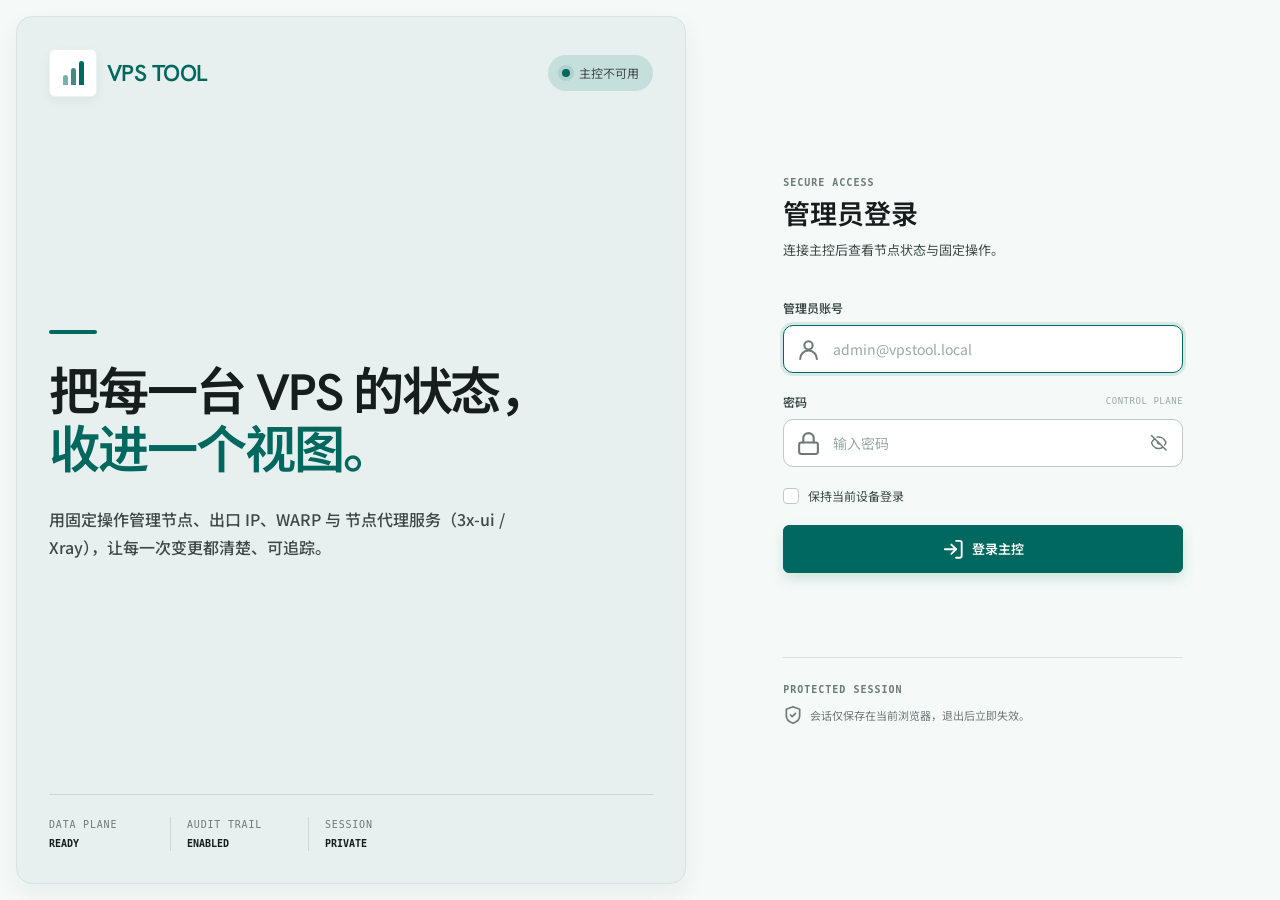
==== commit e6dca0da: "feat: 兼容 Xray 命令行节点管理、安全配置备份与代理服务下拉选框" ====
--- a/web/index.html
+++ b/web/index.html
@@ -6,6 +6,10 @@
     <meta name="theme-color" content="#f5faf8">
     <meta name="description" content="vps-tool 节点集中管理工作台">
     <title>vps-tool · 节点工作台</title>
+    <link rel="icon" type="image/svg+xml" href="favicon.svg">
+    <link rel="icon" type="image/png" sizes="32x32" href="favicon-32x32.png">
+    <link rel="icon" type="image/png" sizes="16x16" href="favicon-16x16.png">
+    <link rel="apple-touch-icon" href="apple-touch-icon.png">
     <link rel="preconnect" href="https://fonts.googleapis.com">
     <link rel="preconnect" href="https://fonts.gstatic.com" crossorigin>
     <link href="https://fonts.googleapis.com/css2?family=Hanken+Grotesk:wght@400;500;600;700&family=Noto+Sans+SC:wght@400;500;600;700&display=swap" rel="stylesheet">
@@ -26,7 +30,7 @@
             <div class="story-content">
               <span class="story-rule" aria-hidden="true"></span>
               <h1 id="loginTitle">把每一台 VPS 的状态，<br><em>收进一个视图。</em></h1>
-              <p>用固定操作管理节点、出口 IP、WARP 与 3x-ui，让每一次变更都清楚、可追踪。</p>
+              <p>用固定操作管理节点、出口 IP、WARP 与 节点代理服务（3x-ui / Xray），让每一次变更都清楚、可追踪。</p>
             </div>
             <div class="story-footer">
               <div class="story-stat"><span>DATA PLANE</span><strong>READY</strong></div>
@@ -106,6 +110,7 @@
               <span class="operator-avatar material-symbols-outlined" aria-hidden="true">person</span>
               <span><strong id="operatorName">管理员</strong><small>主控管理员</small></span>
             </div>
+            <button id="changePasswordButton" class="button button-quiet button-small" type="button" title="修改管理员密码"><span class="button-icon material-symbols-outlined" aria-hidden="true">key</span>账户安全</button>
             <button id="logoutButton" class="text-button" type="button">退出登录</button>
           </div>
         </header>
@@ -171,7 +176,7 @@
                 <span class="signal-progress"><i></i></span>
               </div>
               <div class="signal-cell signal-cell-tertiary">
-                <span class="signal-label"><span class="material-symbols-outlined" aria-hidden="true">router</span>3x-ui 运行</span>
+                <span class="signal-label"><span class="material-symbols-outlined" aria-hidden="true">router</span>代理服务</span>
                 <div class="signal-number"><strong id="xuiRunningCount" class="signal-value">—</strong><span>Routing</span></div>
                 <span class="signal-note">服务单元状态</span>
                 <span class="signal-progress"><i></i></span>
@@ -212,7 +217,7 @@
                       </select>
                     </label>
                     <label class="select-control" for="xuiFilter">
-                      <span>3x-ui</span>
+                      <span>服务</span>
                       <select id="xuiFilter">
                         <option value="all">全部</option>
                         <option value="running">运行中</option>
@@ -314,20 +319,34 @@
         </form>
       </dialog>
 
+      <dialog id="passwordDialog" class="form-dialog password-dialog" aria-labelledby="passwordDialogTitle">
+        <form id="passwordForm">
+          <div class="form-dialog-header"><div><span class="section-kicker">ACCOUNT / SECURITY</span><h2 id="passwordDialogTitle">修改管理员密码</h2></div><button class="icon-button" type="button" data-close-dialog="passwordDialog" aria-label="关闭修改密码窗口"><span class="material-symbols-outlined" aria-hidden="true">close</span></button></div>
+          <p class="dialog-message">修改成功后，所有已登录设备都会退出，需要使用新密码重新登录。</p>
+          <div class="dialog-form-grid password-form-grid">
+            <label class="form-field form-field-wide"><span>当前密码</span><input id="currentPassword" name="current_password" type="password" autocomplete="current-password" required maxlength="256"></label>
+            <label class="form-field"><span>新密码</span><input id="newPassword" name="new_password" type="password" autocomplete="new-password" required maxlength="256"><small>12–72 个 UTF-8 字节</small></label>
+            <label class="form-field"><span>确认新密码</span><input id="confirmPassword" name="confirm_password" type="password" autocomplete="new-password" required maxlength="256"></label>
+          </div>
+          <p id="passwordFormMessage" class="form-message" role="alert"></p>
+          <div class="dialog-actions"><button class="button button-quiet" type="button" data-close-dialog="passwordDialog">取消</button><button id="passwordFormSubmit" class="button button-primary" type="submit">更新密码</button></div>
+        </form>
+      </dialog>
+
       <dialog id="nodeDialog" class="form-dialog" aria-labelledby="nodeDialogTitle">
         <form id="nodeForm">
-          <div class="form-dialog-header"><div><span class="section-kicker">FLEET / ENROLLMENT</span><h2 id="nodeDialogTitle">添加节点</h2></div><button class="icon-button" type="button" data-close-dialog="nodeDialog" aria-label="关闭"><span class="material-symbols-outlined" aria-hidden="true">close</span></button></div>
-          <p class="dialog-message">创建后会生成一个短时有效、仅显示一次的注册 Token。</p>
+          <div class="form-dialog-header"><div><span id="nodeDialogKicker" class="section-kicker">FLEET / ENROLLMENT</span><h2 id="nodeDialogTitle">添加节点</h2></div><button class="icon-button" type="button" data-close-dialog="nodeDialog" aria-label="关闭"><span class="material-symbols-outlined" aria-hidden="true">close</span></button></div>
+          <p id="nodeDialogMessage" class="dialog-message">创建后会生成一个短时有效、仅显示一次的注册 Token。</p>
           <div class="dialog-form-grid">
             <label class="form-field"><span>节点名称</span><input id="nodeName" name="name" required maxlength="100" placeholder="例如 Tokyo Edge 01"></label>
             <label class="form-field"><span>地区</span><input id="nodeRegion" name="region" maxlength="100" placeholder="例如 Tokyo / JP"></label>
             <label class="form-field"><span>标签</span><input id="nodeTags" name="tags" placeholder="用英文逗号分隔"></label>
             <label class="form-field"><span>WARP 适配器</span><select id="nodeWarpAdapter" name="warp_adapter"><option value="generic">generic</option><option value="warp-cli">warp-cli</option><option value="wgcf">wgcf</option></select></label>
-            <label class="form-field"><span>3x-ui 服务名</span><input id="nodeXuiService" name="xui_service" value="x-ui" required maxlength="128"></label>
+            <label class="form-field"><span>代理服务</span><select id="nodeXuiService" name="xui_service"><option value="xray">xray (轻量命令行)</option><option value="x-ui">x-ui (3x-ui)</option></select></label>
             <label class="form-field form-field-wide"><span>备注</span><textarea id="nodeNotes" name="notes" rows="3" maxlength="2000"></textarea></label>
           </div>
           <p id="nodeFormMessage" class="form-message" role="alert"></p>
-          <div class="dialog-actions"><button class="button button-quiet" type="button" data-close-dialog="nodeDialog">取消</button><button id="createNodeSubmit" class="button button-primary" type="submit">创建并生成 Token</button></div>
+          <div class="dialog-actions"><button class="button button-quiet" type="button" data-close-dialog="nodeDialog">取消</button><button id="nodeFormSubmit" class="button button-primary" type="submit">创建并生成 Token</button></div>
         </form>
       </dialog>
 
@@ -336,9 +355,19 @@
         <p class="dialog-message">注册 Token 仅显示这一次，请立即用于 Agent 注册。</p>
         <div class="token-readout"><code id="registrationToken"></code><button id="copyTokenButton" class="icon-button" type="button" aria-label="复制注册 Token" title="复制注册 Token"><span class="material-symbols-outlined" aria-hidden="true">content_copy</span></button></div>
         <p id="tokenExpiry" class="table-meta"></p>
-        <p class="dialog-message">复制下面的安装命令，在目标 VPS 的 root shell 中执行。命令包含一次性 Token，执行后立即失效。</p>
+        <p class="dialog-message">复制下面的一行命令，在目标 VPS 的 root shell 中执行。命令从 GitHub 获取安装脚本并携带一次性 Token。</p>
         <div class="token-readout install-command-readout"><code id="agentInstallCommand"></code><button id="copyInstallCommandButton" class="icon-button" type="button" aria-label="复制 Agent 安装命令" title="复制 Agent 安装命令"><span class="material-symbols-outlined" aria-hidden="true">content_copy</span></button></div>
         <div class="dialog-actions"><button class="button button-primary" type="button" data-close-dialog="tokenDialog">完成</button></div>
+      </dialog>
+
+      <dialog id="ipHistoryDialog" class="history-dialog" aria-labelledby="ipHistoryDialogTitle">
+        <header class="history-dialog-header"><div><h2 id="ipHistoryDialogTitle">出口 IP 历史</h2><p id="ipHistoryDialogMessage" class="history-dialog-node"></p></div><button class="icon-button" type="button" data-close-dialog="ipHistoryDialog" aria-label="关闭出口 IP 历史" title="关闭"><span class="material-symbols-outlined" aria-hidden="true">close</span></button></header>
+        <div id="ipHistoryDialogContent" class="ip-history-dialog-content" aria-live="polite"></div>
+      </dialog>
+
+      <dialog id="xuiBackupDialog" class="history-dialog backup-dialog" aria-labelledby="xuiBackupDialogTitle">
+        <header class="history-dialog-header"><div><h2 id="xuiBackupDialogTitle">配置备份</h2><p id="xuiBackupDialogMessage" class="history-dialog-node"></p></div><button class="icon-button" type="button" data-close-dialog="xuiBackupDialog" aria-label="关闭配置备份" title="关闭"><span class="material-symbols-outlined" aria-hidden="true">close</span></button></header>
+        <div id="xuiBackupDialogContent" class="ip-history-dialog-content" aria-live="polite"></div>
       </dialog>
 
       <dialog id="taskDialog" class="form-dialog" aria-labelledby="taskDialogTitle">
@@ -347,7 +376,7 @@
           <p class="dialog-message">任务只能调用固定状态变更 Action，不接受命令或脚本。</p>
           <div class="dialog-form-grid">
             <label class="form-field"><span>任务名称</span><input id="taskName" required maxlength="100" placeholder="例如 每日切换出口 IP"></label>
-            <label class="form-field"><span>固定 Action</span><select id="taskAction"><option value="change_ip">切换出口 IP</option><option value="warp_on">开启 WARP</option><option value="warp_off">关闭 WARP</option><option value="restart_xui">重启 3x-ui</option></select></label>
+            <label class="form-field"><span>固定 Action</span><select id="taskAction"><option value="change_ip">切换出口 IP</option><option value="warp_on">开启 WARP</option><option value="warp_off">关闭 WARP</option><option value="restart_xui">重启代理服务（Xray/3x-ui）</option></select></label>
             <label class="form-field form-field-wide"><span>目标节点（可多选）</span><select id="taskNodes" multiple required size="4"></select></label>
             <label class="form-field"><span>调度类型</span><select id="taskScheduleType"><option value="daily">每日</option><option value="weekly">每周</option><option value="cron">Cron</option></select></label>
             <label class="form-field"><span>调度值</span><input id="taskScheduleValue" required maxlength="100" value="03:00"><small>每日使用 HH:MM；每周使用“星期 0-6 + HH:MM”。</small></label>
@@ -365,6 +394,6 @@
     <script>
       window.VPS_TOOL_CONFIG = window.VPS_TOOL_CONFIG || {};
     </script>
-    <script src="app.js?v=stitch-20260824-workspace" defer></script>
+    <script src="app.js?v=stitch-20260824-v039" defer></script>
   </body>
 </html>
--- a/web/styles.css
+++ b/web/styles.css
@@ -872,6 +872,14 @@
   white-space: nowrap;
 }
 
+.password-dialog {
+  width: min(560px, calc(100% - 32px));
+}
+
+.password-form-grid {
+  margin-top: 18px;
+}
+
 .dashboard-layout {
   display: grid;
   min-height: calc(100vh - 80px);
@@ -2571,6 +2579,14 @@
   border-radius: var(--radius-md);
 }
 
+.detail-hero-actions {
+  display: flex;
+  align-items: center;
+  justify-content: flex-end;
+  gap: 10px;
+  flex-wrap: wrap;
+}
+
 .detail-identity,
 .detail-title-line {
   display: flex;
@@ -2591,6 +2607,14 @@
   font-family: var(--font-display);
   font-size: 25px;
   line-height: 1.15;
+}
+
+.detail-section-actions {
+  display: flex;
+  align-items: center;
+  justify-content: flex-end;
+  gap: 12px;
+  flex-wrap: wrap;
 }
 
 .detail-node-icon {
@@ -2757,6 +2781,238 @@
   color: var(--ink);
   font-family: var(--font-data);
   font-size: 12px;
+}
+
+.ip-history-list {
+  max-height: 100%;
+  overflow-y: auto;
+}
+
+.ip-history-launch-panel .detail-section-heading > div {
+  display: grid;
+  gap: 4px;
+}
+
+.ip-history-launch-panel .detail-section-heading {
+  min-height: 76px;
+}
+
+.ip-history-item {
+  display: grid;
+  min-height: 74px;
+  align-items: center;
+  grid-template-columns: 10px minmax(0, 1fr) minmax(150px, 0.55fr);
+  gap: 14px;
+  padding: 13px 20px;
+  border-bottom: 1px solid var(--line);
+}
+
+.ip-history-item:last-child {
+  border-bottom: 0;
+}
+
+.ip-history-marker {
+  width: 8px;
+  height: 8px;
+  background: var(--primary);
+  border-radius: 50%;
+}
+
+.ip-history-item.is-failed .ip-history-marker {
+  background: var(--error);
+}
+
+.ip-history-addresses {
+  display: flex;
+  min-width: 0;
+  align-items: center;
+  gap: 8px;
+}
+
+.ip-history-addresses code {
+  min-width: 0;
+  overflow-wrap: anywhere;
+  color: var(--ink);
+  font-family: var(--font-data);
+  font-size: 11px;
+}
+
+.ip-history-addresses .ui-icon {
+  flex: 0 0 auto;
+  color: var(--muted);
+  font-size: 15px;
+}
+
+.ip-history-meta {
+  display: grid;
+  justify-items: end;
+  gap: 3px;
+  color: var(--ink-soft);
+  font-size: 10px;
+  text-align: right;
+}
+
+.ip-history-meta time,
+.ip-history-meta small {
+  color: var(--muted);
+  font-family: var(--font-data);
+  font-size: 9px;
+}
+
+.history-dialog {
+  position: fixed;
+  inset: 50% auto auto 50%;
+  box-sizing: border-box;
+  width: min(500px, calc(100vw - 32px));
+  max-height: min(460px, calc(100dvh - 32px));
+  margin: 0;
+  padding: 0;
+  overflow: hidden;
+  color: var(--ink);
+  background: var(--surface-white);
+  border: 1px solid var(--line);
+  border-radius: var(--radius-md);
+  box-shadow: 0 20px 52px rgba(23, 29, 28, 0.2);
+  transform: translate(-50%, -50%);
+}
+
+.history-dialog::backdrop {
+  background: rgba(23, 29, 28, 0.18);
+}
+
+.history-dialog-header {
+  display: flex;
+  min-height: 78px;
+  align-items: flex-start;
+  justify-content: space-between;
+  gap: 16px;
+  padding: 18px 20px 14px;
+  overflow: hidden;
+  border-bottom: 1px solid var(--line);
+}
+
+.history-dialog-header > div:first-child {
+  min-width: 0;
+}
+
+.history-dialog-header h2 {
+  margin: 0;
+  color: var(--ink);
+  font-family: var(--font-display);
+  font-size: 20px;
+  line-height: 1.15;
+}
+
+.history-dialog-node {
+  margin: 5px 0 0;
+  overflow: hidden;
+  color: var(--ink-soft);
+  font-family: var(--font-data);
+  font-size: 11px;
+  text-overflow: ellipsis;
+  white-space: nowrap;
+}
+
+.ip-history-dialog-content {
+  max-height: min(360px, calc(100dvh - 110px));
+  overflow-y: auto;
+}
+
+.history-empty {
+  display: grid;
+  min-height: 76px;
+  grid-template-columns: 34px minmax(0, 1fr);
+  align-items: center;
+  gap: 12px;
+  margin: 20px;
+  padding: 14px 0;
+  color: var(--muted);
+  border-bottom: 1px solid var(--line);
+}
+
+.history-empty > .ui-icon,
+.history-empty > .state-spinner {
+  display: grid;
+  width: 34px;
+  height: 34px;
+  place-items: center;
+  color: var(--primary);
+  background: var(--surface-low);
+  border-radius: var(--radius-sm);
+}
+
+.history-empty > .ui-icon {
+  font-size: 20px;
+}
+
+.history-empty strong,
+.history-empty span:last-child {
+  display: block;
+}
+
+.history-empty strong {
+  color: var(--ink);
+  font-size: 13px;
+}
+
+.history-empty span:last-child {
+  margin-top: 3px;
+  font-size: 11px;
+}
+
+.history-empty.is-error > .ui-icon {
+  color: var(--error);
+}
+
+.ip-history-dialog-content .ip-history-list {
+  max-height: none;
+}
+
+.backup-list {
+  display: grid;
+  gap: 8px;
+  padding: 14px 18px 18px;
+}
+
+.backup-item {
+  display: flex;
+  align-items: center;
+  justify-content: space-between;
+  gap: 12px;
+  padding: 12px;
+  background: var(--surface-low);
+  border: 1px solid var(--line);
+  border-radius: var(--radius-sm);
+}
+
+.backup-item > div {
+  min-width: 0;
+  display: grid;
+  gap: 3px;
+}
+
+.backup-item strong,
+.backup-item span,
+.backup-item code {
+  overflow: hidden;
+  text-overflow: ellipsis;
+  white-space: nowrap;
+}
+
+.backup-item strong {
+  color: var(--ink);
+  font-size: 12px;
+}
+
+.backup-item span,
+.backup-item code {
+  color: var(--muted);
+  font-family: var(--font-data);
+  font-size: 9px;
+}
+
+.setup-action-grid {
+  grid-template-columns: repeat(4, minmax(0, 1fr));
 }
 
 .quick-action-grid {
@@ -3375,6 +3631,26 @@
 }
 
 @media (max-width: 560px) {
+  .history-dialog {
+    inset: 50% auto auto 50%;
+    width: calc(100% - 24px);
+    max-height: min(420px, calc(100dvh - 24px));
+    border-radius: var(--radius-md);
+  }
+
+  .history-dialog-header {
+    min-height: 74px;
+    padding: 16px;
+  }
+
+  .history-dialog-header h2 {
+    font-size: 20px;
+  }
+
+  .ip-history-dialog-content {
+    max-height: calc(100dvh - 98px);
+  }
+
   .detail-view-heading {
     margin-bottom: 16px;
   }
@@ -3384,7 +3660,11 @@
     padding: 18px;
   }
 
-  .detail-hero > .button {
+  .detail-hero-actions {
+    width: 100%;
+  }
+
+  .detail-hero-actions .button {
     width: 100%;
   }
 
@@ -3413,6 +3693,22 @@
     gap: 5px;
   }
 
+  .ip-history-item {
+    align-items: start;
+    grid-template-columns: 8px minmax(0, 1fr);
+  }
+
+  .ip-history-addresses {
+    align-items: flex-start;
+    flex-direction: column;
+  }
+
+  .ip-history-meta {
+    grid-column: 2;
+    justify-items: start;
+    text-align: left;
+  }
+
   .audit-summary {
     gap: 8px;
   }
